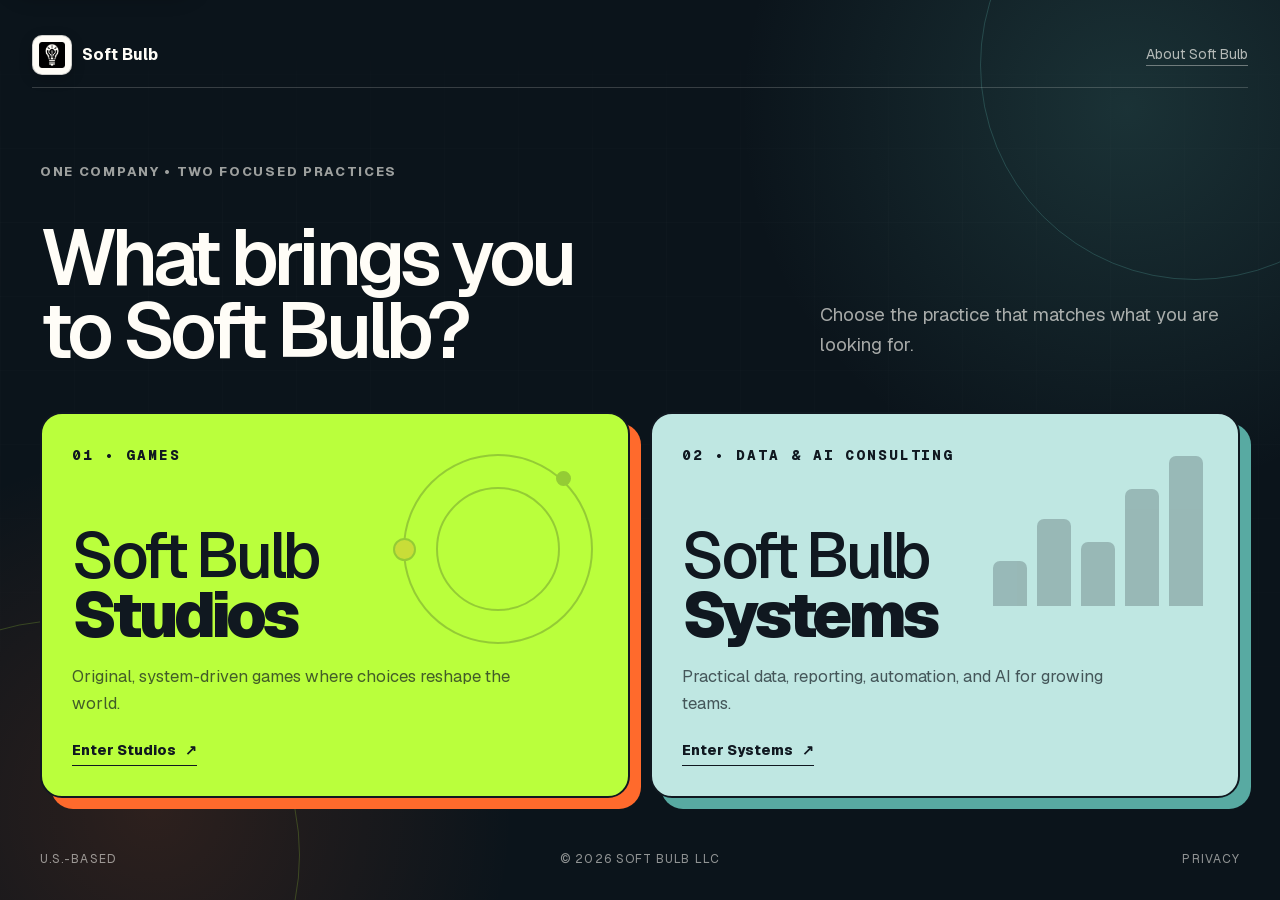
==== index.html @ 9ce51e8c "Add files via upload" ====
<!DOCTYPE html><html lang="en"><head><meta charSet="utf-8"/><meta name="viewport" content="width=device-width, initial-scale=1"/><link rel="preload" href="/images/soft-bulb-logo-transparent.png" as="image"/><link rel="stylesheet" href="/assets/index-ac3a9B3M.css" data-rsc-css-href="/assets/index-ac3a9B3M.css"/><title>Soft Bulb | Studios &amp; Systems</title><meta name="description" content="Choose Soft Bulb Studios for original games or Soft Bulb Systems for practical data, automation, dashboard, and AI consulting."/><meta property="og:title" content="Soft Bulb | Studios &amp; Systems"/><meta property="og:description" content="Choose Soft Bulb Studios for original games or Soft Bulb Systems for practical data, automation, dashboard, and AI consulting."/><meta property="og:type" content="website"/><meta property="og:image" content="https://softbulb.io/og.png"/><meta property="og:image:width" content="1792"/><meta property="og:image:height" content="928"/><meta property="og:image:alt" content="Soft Bulb — Studios and Systems."/><meta name="twitter:card" content="summary_large_image"/><meta name="twitter:title" content="Soft Bulb | Studios &amp; Systems"/><meta name="twitter:description" content="Choose Soft Bulb Studios for original games or Soft Bulb Systems for practical data, automation, dashboard, and AI consulting."/><meta name="twitter:image" content="https://softbulb.io/og.png"/><link rel="shortcut icon" href="https://softbulb.io/images/soft-bulb-logo-transparent.png"/><link rel="icon" href="https://softbulb.io/images/soft-bulb-logo-transparent.png"/>
<link rel="preload" href="/assets/_vinext_fonts/geist-8ac0455e797f/geist-ff2310f5.woff2" as="font" type="font/woff2" crossorigin />
<link rel="preload" href="/assets/_vinext_fonts/geist-8ac0455e797f/geist-875ccdd4.woff2" as="font" type="font/woff2" crossorigin />
<link rel="preload" href="/assets/_vinext_fonts/geist-8ac0455e797f/geist-52306abf.woff2" as="font" type="font/woff2" crossorigin />
<link rel="preload" href="/assets/_vinext_fonts/geist-8ac0455e797f/geist-001175b1.woff2" as="font" type="font/woff2" crossorigin />
<link rel="preload" href="/assets/_vinext_fonts/geist-8ac0455e797f/geist-98bbbccb.woff2" as="font" type="font/woff2" crossorigin />
<link rel="preload" href="/assets/_vinext_fonts/geist-mono-00e989178794/geist-mono-f6b33328.woff2" as="font" type="font/woff2" crossorigin />
<link rel="preload" href="/assets/_vinext_fonts/geist-mono-00e989178794/geist-mono-44e03052.woff2" as="font" type="font/woff2" crossorigin />
<link rel="preload" href="/assets/_vinext_fonts/geist-mono-00e989178794/geist-mono-0638449e.woff2" as="font" type="font/woff2" crossorigin />
<link rel="preload" href="/assets/_vinext_fonts/geist-mono-00e989178794/geist-mono-971fb274.woff2" as="font" type="font/woff2" crossorigin />
<link rel="preload" href="/assets/_vinext_fonts/geist-mono-00e989178794/geist-mono-44745446.woff2" as="font" type="font/woff2" crossorigin />
<link rel="preload" href="/assets/_vinext_fonts/geist-mono-00e989178794/geist-mono-013b2f2f.woff2" as="font" type="font/woff2" crossorigin />
<style data-vinext-fonts>/* cyrillic-ext */
@font-face {
  font-family: 'Geist';
  font-style: normal;
  font-weight: 100 900;
  font-display: swap;
  src: url(/assets/_vinext_fonts/geist-8ac0455e797f/geist-ff2310f5.woff2) format('woff2');
  unicode-range: U+0460-052F, U+1C80-1C8A, U+20B4, U+2DE0-2DFF, U+A640-A69F, U+FE2E-FE2F;
}
/* cyrillic */
@font-face {
  font-family: 'Geist';
  font-style: normal;
  font-weight: 100 900;
  font-display: swap;
  src: url(/assets/_vinext_fonts/geist-8ac0455e797f/geist-875ccdd4.woff2) format('woff2');
  unicode-range: U+0301, U+0400-045F, U+0490-0491, U+04B0-04B1, U+2116;
}
/* vietnamese */
@font-face {
  font-family: 'Geist';
  font-style: normal;
  font-weight: 100 900;
  font-display: swap;
  src: url(/assets/_vinext_fonts/geist-8ac0455e797f/geist-52306abf.woff2) format('woff2');
  unicode-range: U+0102-0103, U+0110-0111, U+0128-0129, U+0168-0169, U+01A0-01A1, U+01AF-01B0, U+0300-0301, U+0303-0304, U+0308-0309, U+0323, U+0329, U+1EA0-1EF9, U+20AB;
}
/* latin-ext */
@font-face {
  font-family: 'Geist';
  font-style: normal;
  font-weight: 100 900;
  font-display: swap;
  src: url(/assets/_vinext_fonts/geist-8ac0455e797f/geist-001175b1.woff2) format('woff2');
  unicode-range: U+0100-02BA, U+02BD-02C5, U+02C7-02CC, U+02CE-02D7, U+02DD-02FF, U+0304, U+0308, U+0329, U+1D00-1DBF, U+1E00-1E9F, U+1EF2-1EFF, U+2020, U+20A0-20AB, U+20AD-20C0, U+2113, U+2C60-2C7F, U+A720-A7FF;
}
/* latin */
@font-face {
  font-family: 'Geist';
  font-style: normal;
  font-weight: 100 900;
  font-display: swap;
  src: url(/assets/_vinext_fonts/geist-8ac0455e797f/geist-98bbbccb.woff2) format('woff2');
  unicode-range: U+0000-00FF, U+0131, U+0152-0153, U+02BB-02BC, U+02C6, U+02DA, U+02DC, U+0304, U+0308, U+0329, U+2000-206F, U+20AC, U+2122, U+2191, U+2193, U+2212, U+2215, U+FEFF, U+FFFD;
}

.__font_geist_0hl4wla { font-family: 'Geist', sans-serif; }

.__variable_geist_0hl4wla { --font-geist-sans: 'Geist', sans-serif; }

/* cyrillic-ext */
@font-face {
  font-family: 'Geist Mono';
  font-style: normal;
  font-weight: 100 900;
  font-display: swap;
  src: url(/assets/_vinext_fonts/geist-mono-00e989178794/geist-mono-f6b33328.woff2) format('woff2');
  unicode-range: U+0460-052F, U+1C80-1C8A, U+20B4, U+2DE0-2DFF, U+A640-A69F, U+FE2E-FE2F;
}
/* cyrillic */
@font-face {
  font-family: 'Geist Mono';
  font-style: normal;
  font-weight: 100 900;
  font-display: swap;
  src: url(/assets/_vinext_fonts/geist-mono-00e989178794/geist-mono-44e03052.woff2) format('woff2');
  unicode-range: U+0301, U+0400-045F, U+0490-0491, U+04B0-04B1, U+2116;
}
/* symbols2 */
@font-face {
  font-family: 'Geist Mono';
  font-style: normal;
  font-weight: 100 900;
  font-display: swap;
  src: url(/assets/_vinext_fonts/geist-mono-00e989178794/geist-mono-0638449e.woff2) format('woff2');
  unicode-range: U+2000-2001, U+2004-2008, U+200A, U+23B8-23BD, U+2500-259F;
}
/* vietnamese */
@font-face {
  font-family: 'Geist Mono';
  font-style: normal;
  font-weight: 100 900;
  font-display: swap;
  src: url(/assets/_vinext_fonts/geist-mono-00e989178794/geist-mono-971fb274.woff2) format('woff2');
  unicode-range: U+0102-0103, U+0110-0111, U+0128-0129, U+0168-0169, U+01A0-01A1, U+01AF-01B0, U+0300-0301, U+0303-0304, U+0308-0309, U+0323, U+0329, U+1EA0-1EF9, U+20AB;
}
/* latin-ext */
@font-face {
  font-family: 'Geist Mono';
  font-style: normal;
  font-weight: 100 900;
  font-display: swap;
  src: url(/assets/_vinext_fonts/geist-mono-00e989178794/geist-mono-44745446.woff2) format('woff2');
  unicode-range: U+0100-02BA, U+02BD-02C5, U+02C7-02CC, U+02CE-02D7, U+02DD-02FF, U+0304, U+0308, U+0329, U+1D00-1DBF, U+1E00-1E9F, U+1EF2-1EFF, U+2020, U+20A0-20AB, U+20AD-20C0, U+2113, U+2C60-2C7F, U+A720-A7FF;
}
/* latin */
@font-face {
  font-family: 'Geist Mono';
  font-style: normal;
  font-weight: 100 900;
  font-display: swap;
  src: url(/assets/_vinext_fonts/geist-mono-00e989178794/geist-mono-013b2f2f.woff2) format('woff2');
  unicode-range: U+0000-00FF, U+0131, U+0152-0153, U+02BB-02BC, U+02C6, U+02DA, U+02DC, U+0304, U+0308, U+0329, U+2000-206F, U+20AC, U+2122, U+2191, U+2193, U+2212, U+2215, U+FEFF, U+FFFD;
}

.__font_geist_mono_0kf6ujd { font-family: 'Geist Mono', sans-serif; }

.__variable_geist_mono_0kf6ujd { --font-geist-mono: 'Geist Mono', sans-serif; }
</style>
<meta name="theme-color" content="#0b141b"/><link rel="canonical" href="https://softbulb.io/"/><meta property="og:site_name" content="Soft Bulb"/><meta property="og:locale" content="en_US"/><link rel="apple-touch-icon" href="/images/soft-bulb-logo-transparent.png"/></head><body class="__variable_geist_0hl4wla __variable_geist_mono_0kf6ujd antialiased"><a class="skip-link" href="#main">Skip to content</a><main id="main" class="gateway-page"><script type="application/ld+json">{"@context":"https://schema.org","@type":"Organization","name":"Soft Bulb","legalName":"Soft Bulb LLC","url":"https://softbulb.io/","logo":"https://softbulb.io/images/soft-bulb-logo-transparent.png","description":"Soft Bulb operates Soft Bulb Studios, an independent game studio, and Soft Bulb Systems, a data and AI consulting practice.","address":{"@type":"PostalAddress","addressCountry":"US"},"contactPoint":[{"@type":"ContactPoint","contactType":"customer support","email":"games@softbulb.io","areaServed":"US","availableLanguage":"English"},{"@type":"ContactPoint","contactType":"sales","email":"consulting@softbulb.io","areaServed":"US","availableLanguage":"English"}],"subOrganization":[{"@type":"Organization","name":"Soft Bulb Studios","url":"https://softbulb.io/games"},{"@type":"Organization","name":"Soft Bulb Systems","url":"https://softbulb.io/consulting"}]}</script><div class="gateway-grid" aria-hidden="true"></div><div class="gateway-orb gateway-orb-one" aria-hidden="true"></div><div class="gateway-orb gateway-orb-two" aria-hidden="true"></div><section class="gateway-shell"><header class="gateway-header"><a href="/" aria-label="Soft Bulb home"><span class="brand-lockup"><span class="brand-logo-tile brand-logo-umbrella" aria-hidden="true"><img class="brand-logo" src="/images/soft-bulb-logo-transparent.png" alt="" width="1040" height="1040" decoding="async"/></span><span>Soft Bulb</span></span></a><a href="/about">About Soft Bulb</a></header><div class="gateway-intro"><p class="eyebrow">One company • Two focused practices</p><h1>What brings you<br/>to Soft Bulb?</h1><p>Choose the practice that matches what you are looking for.</p></div><div class="gateway-choices" aria-label="Choose a Soft Bulb practice"><a class="gateway-choice gateway-choice-studios" href="/games"><span class="gateway-choice-number">01 • Games</span><span class="gateway-studios-symbol" aria-hidden="true"><i></i><i></i><i></i></span><div><h2>Soft Bulb <strong>Studios</strong></h2><p>Original, system-driven games where choices reshape the world.</p><span class="gateway-choice-link">Enter Studios <span aria-hidden="true">↗</span></span></div></a><a class="gateway-choice gateway-choice-systems" href="/consulting"><span class="gateway-choice-number">02 • Data &amp; AI consulting</span><span class="gateway-systems-symbol" aria-hidden="true"><i></i><i></i><i></i><i></i><i></i></span><div><h2>Soft Bulb <strong>Systems</strong></h2><p>Practical data, reporting, automation, and AI for growing teams.</p><span class="gateway-choice-link">Enter Systems <span aria-hidden="true">↗</span></span></div></a></div><footer class="gateway-footer"><span>U.S.-based</span><span>© 2026 Soft Bulb LLC</span><a href="/privacy">Privacy</a></footer></section></main></body></html>
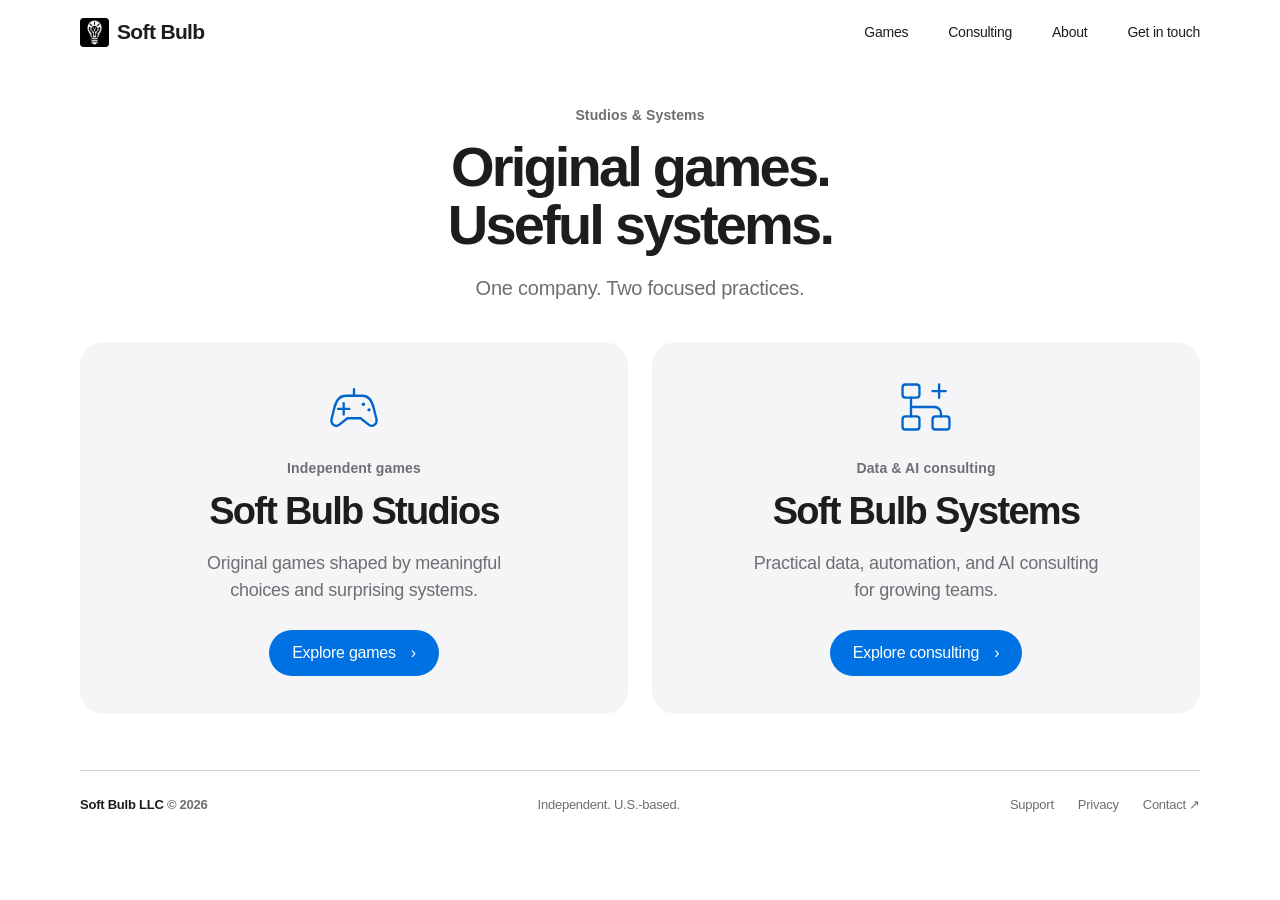
==== commit 3f0353c9: "Add files via upload" ====
--- a/index.html
+++ b/index.html
@@ -1,122 +1,25 @@
-<!DOCTYPE html><html lang="en"><head><meta charSet="utf-8"/><meta name="viewport" content="width=device-width, initial-scale=1"/><link rel="preload" href="/images/soft-bulb-logo-transparent.png" as="image"/><link rel="stylesheet" href="/assets/index-ac3a9B3M.css" data-rsc-css-href="/assets/index-ac3a9B3M.css"/><title>Soft Bulb | Studios &amp; Systems</title><meta name="description" content="Choose Soft Bulb Studios for original games or Soft Bulb Systems for practical data, automation, dashboard, and AI consulting."/><meta property="og:title" content="Soft Bulb | Studios &amp; Systems"/><meta property="og:description" content="Choose Soft Bulb Studios for original games or Soft Bulb Systems for practical data, automation, dashboard, and AI consulting."/><meta property="og:type" content="website"/><meta property="og:image" content="https://softbulb.io/og.png"/><meta property="og:image:width" content="1792"/><meta property="og:image:height" content="928"/><meta property="og:image:alt" content="Soft Bulb — Studios and Systems."/><meta name="twitter:card" content="summary_large_image"/><meta name="twitter:title" content="Soft Bulb | Studios &amp; Systems"/><meta name="twitter:description" content="Choose Soft Bulb Studios for original games or Soft Bulb Systems for practical data, automation, dashboard, and AI consulting."/><meta name="twitter:image" content="https://softbulb.io/og.png"/><link rel="shortcut icon" href="https://softbulb.io/images/soft-bulb-logo-transparent.png"/><link rel="icon" href="https://softbulb.io/images/soft-bulb-logo-transparent.png"/>
-<link rel="preload" href="/assets/_vinext_fonts/geist-8ac0455e797f/geist-ff2310f5.woff2" as="font" type="font/woff2" crossorigin />
-<link rel="preload" href="/assets/_vinext_fonts/geist-8ac0455e797f/geist-875ccdd4.woff2" as="font" type="font/woff2" crossorigin />
-<link rel="preload" href="/assets/_vinext_fonts/geist-8ac0455e797f/geist-52306abf.woff2" as="font" type="font/woff2" crossorigin />
-<link rel="preload" href="/assets/_vinext_fonts/geist-8ac0455e797f/geist-001175b1.woff2" as="font" type="font/woff2" crossorigin />
-<link rel="preload" href="/assets/_vinext_fonts/geist-8ac0455e797f/geist-98bbbccb.woff2" as="font" type="font/woff2" crossorigin />
-<link rel="preload" href="/assets/_vinext_fonts/geist-mono-00e989178794/geist-mono-f6b33328.woff2" as="font" type="font/woff2" crossorigin />
-<link rel="preload" href="/assets/_vinext_fonts/geist-mono-00e989178794/geist-mono-44e03052.woff2" as="font" type="font/woff2" crossorigin />
-<link rel="preload" href="/assets/_vinext_fonts/geist-mono-00e989178794/geist-mono-0638449e.woff2" as="font" type="font/woff2" crossorigin />
-<link rel="preload" href="/assets/_vinext_fonts/geist-mono-00e989178794/geist-mono-971fb274.woff2" as="font" type="font/woff2" crossorigin />
-<link rel="preload" href="/assets/_vinext_fonts/geist-mono-00e989178794/geist-mono-44745446.woff2" as="font" type="font/woff2" crossorigin />
-<link rel="preload" href="/assets/_vinext_fonts/geist-mono-00e989178794/geist-mono-013b2f2f.woff2" as="font" type="font/woff2" crossorigin />
-<style data-vinext-fonts>/* cyrillic-ext */
-@font-face {
-  font-family: 'Geist';
-  font-style: normal;
-  font-weight: 100 900;
-  font-display: swap;
-  src: url(/assets/_vinext_fonts/geist-8ac0455e797f/geist-ff2310f5.woff2) format('woff2');
-  unicode-range: U+0460-052F, U+1C80-1C8A, U+20B4, U+2DE0-2DFF, U+A640-A69F, U+FE2E-FE2F;
-}
-/* cyrillic */
-@font-face {
-  font-family: 'Geist';
-  font-style: normal;
-  font-weight: 100 900;
-  font-display: swap;
-  src: url(/assets/_vinext_fonts/geist-8ac0455e797f/geist-875ccdd4.woff2) format('woff2');
-  unicode-range: U+0301, U+0400-045F, U+0490-0491, U+04B0-04B1, U+2116;
-}
-/* vietnamese */
-@font-face {
-  font-family: 'Geist';
-  font-style: normal;
-  font-weight: 100 900;
-  font-display: swap;
-  src: url(/assets/_vinext_fonts/geist-8ac0455e797f/geist-52306abf.woff2) format('woff2');
-  unicode-range: U+0102-0103, U+0110-0111, U+0128-0129, U+0168-0169, U+01A0-01A1, U+01AF-01B0, U+0300-0301, U+0303-0304, U+0308-0309, U+0323, U+0329, U+1EA0-1EF9, U+20AB;
-}
-/* latin-ext */
-@font-face {
-  font-family: 'Geist';
-  font-style: normal;
-  font-weight: 100 900;
-  font-display: swap;
-  src: url(/assets/_vinext_fonts/geist-8ac0455e797f/geist-001175b1.woff2) format('woff2');
-  unicode-range: U+0100-02BA, U+02BD-02C5, U+02C7-02CC, U+02CE-02D7, U+02DD-02FF, U+0304, U+0308, U+0329, U+1D00-1DBF, U+1E00-1E9F, U+1EF2-1EFF, U+2020, U+20A0-20AB, U+20AD-20C0, U+2113, U+2C60-2C7F, U+A720-A7FF;
-}
-/* latin */
-@font-face {
-  font-family: 'Geist';
-  font-style: normal;
-  font-weight: 100 900;
-  font-display: swap;
-  src: url(/assets/_vinext_fonts/geist-8ac0455e797f/geist-98bbbccb.woff2) format('woff2');
-  unicode-range: U+0000-00FF, U+0131, U+0152-0153, U+02BB-02BC, U+02C6, U+02DA, U+02DC, U+0304, U+0308, U+0329, U+2000-206F, U+20AC, U+2122, U+2191, U+2193, U+2212, U+2215, U+FEFF, U+FFFD;
-}
-
-.__font_geist_0hl4wla { font-family: 'Geist', sans-serif; }
-
-.__variable_geist_0hl4wla { --font-geist-sans: 'Geist', sans-serif; }
-
-/* cyrillic-ext */
-@font-face {
-  font-family: 'Geist Mono';
-  font-style: normal;
-  font-weight: 100 900;
-  font-display: swap;
-  src: url(/assets/_vinext_fonts/geist-mono-00e989178794/geist-mono-f6b33328.woff2) format('woff2');
-  unicode-range: U+0460-052F, U+1C80-1C8A, U+20B4, U+2DE0-2DFF, U+A640-A69F, U+FE2E-FE2F;
-}
-/* cyrillic */
-@font-face {
-  font-family: 'Geist Mono';
-  font-style: normal;
-  font-weight: 100 900;
-  font-display: swap;
-  src: url(/assets/_vinext_fonts/geist-mono-00e989178794/geist-mono-44e03052.woff2) format('woff2');
-  unicode-range: U+0301, U+0400-045F, U+0490-0491, U+04B0-04B1, U+2116;
-}
-/* symbols2 */
-@font-face {
-  font-family: 'Geist Mono';
-  font-style: normal;
-  font-weight: 100 900;
-  font-display: swap;
-  src: url(/assets/_vinext_fonts/geist-mono-00e989178794/geist-mono-0638449e.woff2) format('woff2');
-  unicode-range: U+2000-2001, U+2004-2008, U+200A, U+23B8-23BD, U+2500-259F;
-}
-/* vietnamese */
-@font-face {
-  font-family: 'Geist Mono';
-  font-style: normal;
-  font-weight: 100 900;
-  font-display: swap;
-  src: url(/assets/_vinext_fonts/geist-mono-00e989178794/geist-mono-971fb274.woff2) format('woff2');
-  unicode-range: U+0102-0103, U+0110-0111, U+0128-0129, U+0168-0169, U+01A0-01A1, U+01AF-01B0, U+0300-0301, U+0303-0304, U+0308-0309, U+0323, U+0329, U+1EA0-1EF9, U+20AB;
-}
-/* latin-ext */
-@font-face {
-  font-family: 'Geist Mono';
-  font-style: normal;
-  font-weight: 100 900;
-  font-display: swap;
-  src: url(/assets/_vinext_fonts/geist-mono-00e989178794/geist-mono-44745446.woff2) format('woff2');
-  unicode-range: U+0100-02BA, U+02BD-02C5, U+02C7-02CC, U+02CE-02D7, U+02DD-02FF, U+0304, U+0308, U+0329, U+1D00-1DBF, U+1E00-1E9F, U+1EF2-1EFF, U+2020, U+20A0-20AB, U+20AD-20C0, U+2113, U+2C60-2C7F, U+A720-A7FF;
-}
-/* latin */
-@font-face {
-  font-family: 'Geist Mono';
-  font-style: normal;
-  font-weight: 100 900;
-  font-display: swap;
-  src: url(/assets/_vinext_fonts/geist-mono-00e989178794/geist-mono-013b2f2f.woff2) format('woff2');
-  unicode-range: U+0000-00FF, U+0131, U+0152-0153, U+02BB-02BC, U+02C6, U+02DA, U+02DC, U+0304, U+0308, U+0329, U+2000-206F, U+20AC, U+2122, U+2191, U+2193, U+2212, U+2215, U+FEFF, U+FFFD;
-}
-
-.__font_geist_mono_0kf6ujd { font-family: 'Geist Mono', sans-serif; }
-
-.__variable_geist_mono_0kf6ujd { --font-geist-mono: 'Geist Mono', sans-serif; }
-</style>
-<meta name="theme-color" content="#0b141b"/><link rel="canonical" href="https://softbulb.io/"/><meta property="og:site_name" content="Soft Bulb"/><meta property="og:locale" content="en_US"/><link rel="apple-touch-icon" href="/images/soft-bulb-logo-transparent.png"/></head><body class="__variable_geist_0hl4wla __variable_geist_mono_0kf6ujd antialiased"><a class="skip-link" href="#main">Skip to content</a><main id="main" class="gateway-page"><script type="application/ld+json">{"@context":"https://schema.org","@type":"Organization","name":"Soft Bulb","legalName":"Soft Bulb LLC","url":"https://softbulb.io/","logo":"https://softbulb.io/images/soft-bulb-logo-transparent.png","description":"Soft Bulb operates Soft Bulb Studios, an independent game studio, and Soft Bulb Systems, a data and AI consulting practice.","address":{"@type":"PostalAddress","addressCountry":"US"},"contactPoint":[{"@type":"ContactPoint","contactType":"customer support","email":"games@softbulb.io","areaServed":"US","availableLanguage":"English"},{"@type":"ContactPoint","contactType":"sales","email":"consulting@softbulb.io","areaServed":"US","availableLanguage":"English"}],"subOrganization":[{"@type":"Organization","name":"Soft Bulb Studios","url":"https://softbulb.io/games"},{"@type":"Organization","name":"Soft Bulb Systems","url":"https://softbulb.io/consulting"}]}</script><div class="gateway-grid" aria-hidden="true"></div><div class="gateway-orb gateway-orb-one" aria-hidden="true"></div><div class="gateway-orb gateway-orb-two" aria-hidden="true"></div><section class="gateway-shell"><header class="gateway-header"><a href="/" aria-label="Soft Bulb home"><span class="brand-lockup"><span class="brand-logo-tile brand-logo-umbrella" aria-hidden="true"><img class="brand-logo" src="/images/soft-bulb-logo-transparent.png" alt="" width="1040" height="1040" decoding="async"/></span><span>Soft Bulb</span></span></a><a href="/about">About Soft Bulb</a></header><div class="gateway-intro"><p class="eyebrow">One company • Two focused practices</p><h1>What brings you<br/>to Soft Bulb?</h1><p>Choose the practice that matches what you are looking for.</p></div><div class="gateway-choices" aria-label="Choose a Soft Bulb practice"><a class="gateway-choice gateway-choice-studios" href="/games"><span class="gateway-choice-number">01 • Games</span><span class="gateway-studios-symbol" aria-hidden="true"><i></i><i></i><i></i></span><div><h2>Soft Bulb <strong>Studios</strong></h2><p>Original, system-driven games where choices reshape the world.</p><span class="gateway-choice-link">Enter Studios <span aria-hidden="true">↗</span></span></div></a><a class="gateway-choice gateway-choice-systems" href="/consulting"><span class="gateway-choice-number">02 • Data &amp; AI consulting</span><span class="gateway-systems-symbol" aria-hidden="true"><i></i><i></i><i></i><i></i><i></i></span><div><h2>Soft Bulb <strong>Systems</strong></h2><p>Practical data, reporting, automation, and AI for growing teams.</p><span class="gateway-choice-link">Enter Systems <span aria-hidden="true">↗</span></span></div></a></div><footer class="gateway-footer"><span>U.S.-based</span><span>© 2026 Soft Bulb LLC</span><a href="/privacy">Privacy</a></footer></section></main></body></html>+<!doctype html>
+<html lang="en"><head><meta charset="utf-8"><meta name="viewport" content="width=device-width,initial-scale=1"><title>Studios & Systems | Soft Bulb</title><meta name="description" content="Soft Bulb Studios creates original games. Soft Bulb Systems provides practical data, reporting, automation and AI consulting."><meta name="theme-color" content="#fafbfc"><link rel="icon" href="./images/soft-bulb-logo-transparent.png"><link rel="stylesheet" href="./style.css"><meta property="og:image" content="https://softbulb.io/og.png"><link rel="stylesheet" href="./theme.css"></head>
+<body class="theme-apple"><a class="skip" href="#main">Skip to content</a><header class="site-header wrap"><a class="brand" href="./index.html" aria-label="Soft Bulb home"><img src="./images/soft-bulb-logo-transparent.png" alt="" width="38" height="38">Soft Bulb</a><nav class="nav" aria-label="Main navigation"><a href="./games/index.html">Games</a><a href="./consulting/index.html">Consulting</a><a href="./about/index.html">About</a><a class="nav-contact" href="./about/index.html#contact">Get in touch <span class="arrow" aria-hidden="true">↗</span></a></nav><details class="mobile-menu"><summary>Menu</summary><nav aria-label="Mobile navigation"><a href="./games/index.html">Games</a><a href="./consulting/index.html">Consulting</a><a href="./about/index.html">About</a><a class="nav-contact" href="./about/index.html#contact">Get in touch <span class="arrow" aria-hidden="true">↗</span></a></nav></details></header>
+<main id="main"><section class="apple-gateway-intro">
+  <p class="eyebrow">Studios &amp; Systems</p>
+  <h1>Original games.<br>Useful systems.</h1>
+  <p>One company. Two focused practices.</p>
+</section>
+<section class="apple-gateways wrap" aria-label="Explore the two sides of Soft Bulb">
+  <a class="apple-gate" href="./games/index.html" aria-labelledby="studios-gate-title" aria-describedby="studios-gate-description">
+    <svg class="gate-icon" viewBox="0 0 64 64" fill="none" stroke="currentColor" stroke-width="2.5" stroke-linecap="round" stroke-linejoin="round" aria-hidden="true"><path d="M23 20h18c6 0 10 5 12 13l3 12c1 5-4 9-8 6l-9-7H25l-9 7c-4 3-9-1-8-6l3-12c2-8 6-13 12-13Z"/><path d="M21 28v12m-6-6h12M32 20v-7"/><circle cx="42" cy="29" r="1.8" fill="currentColor" stroke="none"/><circle cx="48" cy="35" r="1.8" fill="currentColor" stroke="none"/></svg>
+    <p class="eyebrow">Independent games</p>
+    <h2 id="studios-gate-title">Soft Bulb Studios</h2>
+    <p class="gate-description" id="studios-gate-description">Original games shaped by meaningful choices and surprising systems.</p>
+    <span class="gate-action">Explore games <span aria-hidden="true">›</span></span>
+  </a>
+  <a class="apple-gate" href="./consulting/index.html" aria-labelledby="systems-gate-title" aria-describedby="systems-gate-description">
+    <svg class="gate-icon" viewBox="0 0 64 64" fill="none" stroke="currentColor" stroke-width="2.5" stroke-linecap="round" stroke-linejoin="round" aria-hidden="true"><rect x="7" y="8" width="18" height="14" rx="3"/><rect x="39" y="42" width="18" height="14" rx="3"/><rect x="7" y="42" width="18" height="14" rx="3"/><path d="M16 22v20m0-10h25c4 0 7 3 7 7v3M39 15h14m-7-7v14"/></svg>
+    <p class="eyebrow">Data &amp; AI consulting</p>
+    <h2 id="systems-gate-title">Soft Bulb Systems</h2>
+    <p class="gate-description" id="systems-gate-description">Practical data, automation, and AI consulting for growing teams.</p>
+    <span class="gate-action">Explore consulting <span aria-hidden="true">›</span></span>
+  </a>
+</section>
+</main><footer class="footer wrap"><span class="footer-name">Soft Bulb LLC <span class="muted">© 2026</span></span><span>Independent. U.S.-based.</span><nav class="footer-links" aria-label="Footer navigation"><a href="./support/index.html">Support</a><a href="./privacy/index.html">Privacy</a><a href="mailto:contact@softbulb.io">Contact <span class="arrow" aria-hidden="true">↗</span></a></nav></footer></body></html>
--- a/style.css
+++ b/style.css
@@ -0,0 +1,14 @@
+@font-face{font-family:Geist;src:url('./assets/geist.woff2') format('woff2');font-weight:100 900;font-display:swap}
+:root{--ink:#171a20;--muted:#666b73;--line:#dcdfe2;--blue:#234fe2;--paper:#fafbfc;--max:1320px}
+*{box-sizing:border-box}html{scroll-behavior:smooth;scroll-padding-top:32px}body{margin:0;background:var(--paper);color:var(--ink);font-family:Geist,Arial,sans-serif;font-size:16px;line-height:1.6;-webkit-font-smoothing:antialiased}a{color:inherit;text-decoration:none}button{font:inherit}img{display:block;max-width:100%;height:auto}p,h1,h2,h3{margin:0}h1,h2,h3{font-weight:500;line-height:1.08;letter-spacing:-.045em}a:focus-visible,button:focus-visible,summary:focus-visible{outline:3px solid var(--blue);outline-offset:6px}::selection{background:#cbd7ff}.wrap{width:min(var(--max),calc(100% - 112px));margin-inline:auto}.skip{position:absolute;left:20px;top:-80px;background:white;padding:12px;z-index:20}.skip:focus{top:10px}.site-header{height:112px;display:flex;align-items:center;justify-content:space-between;border-bottom:1px solid var(--line);gap:32px}.brand{display:inline-flex;align-items:center;gap:10px;font-size:26px;font-weight:650;letter-spacing:-1.1px;white-space:nowrap}.brand img{width:38px;height:38px;object-fit:contain}.nav{display:flex;align-items:center;gap:36px;font-size:15px}.nav a{position:relative;padding:12px 0}.nav a:hover{color:var(--blue)}.nav a[aria-current=page]:after{content:'';position:absolute;bottom:4px;left:0;right:0;height:2px;background:currentColor}.nav .nav-contact{border:1px solid #b8bec5;padding:10px 19px;border-radius:2px}.mobile-menu{display:none}.eyebrow{font-size:13px;line-height:1.4;text-transform:uppercase;letter-spacing:.11em;font-weight:600}.intro{padding:72px 0 62px;display:grid;grid-template-columns:1fr 310px;gap:56px;align-items:end}.intro h1{font-size:clamp(46px,4.9vw,72px);line-height:1.07;letter-spacing:-.06em;margin-top:26px}.intro h1 span{color:#767c86}.intro-side{padding-bottom:5px;color:var(--muted);font-size:17px;line-height:1.65}.intro-side .text-link{margin-top:22px;color:var(--ink)}.text-link{display:inline-flex;align-items:center;gap:32px;font-size:15px;font-weight:550;line-height:1.4;padding-bottom:5px;border-bottom:1px solid currentColor}.text-link:hover{color:var(--blue)}.arrow{display:inline-block;font-family:Arial,sans-serif;font-weight:400}.section-label{display:flex;align-items:center;justify-content:space-between;border-top:1px solid var(--line);padding:20px 0;font-size:13px;color:var(--muted)}.practice-grid{display:grid;grid-template-columns:1fr 1fr;gap:28px}.practice{min-width:0;display:flex;flex-direction:column}.practice-visual{height:330px;overflow:hidden;position:relative;background:#344148}.practice-visual>img{height:100%;width:100%;object-fit:cover;transition:transform .5s}.practice:hover .practice-visual>img{transform:scale(1.025)}.image-label{position:absolute;bottom:20px;left:22px;color:white;font-size:12px;background:#171a20;padding:6px 11px;letter-spacing:.03em}.systems-visual{background:var(--blue);color:white;padding:30px 36px;display:flex;flex-direction:column;justify-content:space-between}.systems-visual .small-title{font-size:12px;text-transform:uppercase;letter-spacing:.12em;color:#d7e0ff}.systems-visual h2{font-size:46px;letter-spacing:-.05em;line-height:1.08;max-width:400px;margin:12px 0 20px}.systems-mini-list{display:grid;grid-template-columns:1fr 1fr;border-top:1px solid #718ded;padding-top:17px;gap:8px 24px;font-size:13px}.systems-mini-list span{display:flex;gap:12px}.systems-mini-list i{font-style:normal;color:#aebfff}.practice-caption{padding:24px 0 30px;display:grid;grid-template-columns:1fr 48px;gap:12px;border-bottom:1px solid var(--line)}.practice-caption .eyebrow{color:var(--muted);font-size:11px;margin-bottom:11px}.practice-caption h2{font-size:33px;margin-bottom:11px}.practice-caption p{max-width:420px;color:var(--muted);font-size:16px}.circle-link{border:1px solid #c6cbd1;border-radius:50%;width:46px;height:46px;display:grid;place-items:center;font-size:23px;align-self:start;margin-top:24px;transition:background .2s,color .2s}.practice:hover .circle-link{background:var(--ink);border-color:var(--ink);color:white}.about-strip{display:grid;grid-template-columns:1fr 2fr;gap:56px;padding:75px 0 84px}.about-strip h2{font-size:36px;max-width:680px;line-height:1.2}.about-strip p{max-width:640px;color:var(--muted);margin:22px 0}.footer{border-top:1px solid var(--line);padding:30px 0 36px;display:flex;gap:24px;justify-content:space-between;align-items:center;font-size:13px;color:var(--muted)}.footer-links{display:flex;gap:24px}.footer a:hover{text-decoration:underline}.footer-name{color:var(--ink);font-weight:550}.button{display:inline-flex;justify-content:center;align-items:center;gap:32px;padding:14px 23px;background:var(--ink);color:white;font-size:15px;font-weight:550;border:1px solid var(--ink);border-radius:2px}.button:hover{background:var(--blue);border-color:var(--blue)}.button.secondary{color:var(--ink);background:transparent;border-color:#bbc0c8}.button.secondary:hover{border-color:var(--ink)}.actions{display:flex;gap:14px;flex-wrap:wrap;margin-top:28px}.page-intro{padding:66px 0 56px;max-width:920px}.page-intro h1{font-size:clamp(44px,5vw,70px);margin:25px 0;line-height:1.08}.page-intro .lead{font-size:20px;line-height:1.65;max-width:730px;color:var(--muted)}.feature-grid{display:grid;grid-template-columns:1.2fr 1fr;gap:60px;align-items:center;padding-bottom:64px}.feature-image{width:100%;aspect-ratio:1.745;object-fit:cover}.feature-copy h2{font-size:44px;margin:20px 0}.feature-copy p{color:var(--muted)}.status{font-size:13px;color:var(--muted)}.meta-row{display:flex;gap:20px;flex-wrap:wrap;font-size:13px;color:var(--muted);padding:18px 0;border-bottom:1px solid var(--line)}.section{padding:64px 0;border-top:1px solid var(--line)}.section-heading{display:grid;grid-template-columns:1fr 2fr;gap:56px;margin-bottom:36px}.section-heading h2{font-size:42px;max-width:700px}.section-heading p{color:var(--muted);margin-top:20px;max-width:660px}.future-project{display:grid;grid-template-columns:1fr 2fr;gap:56px;padding:30px 0;border-top:1px solid var(--line)}.future-project h3{font-size:28px;margin-bottom:12px}.future-project p{color:var(--muted)}.row-list{border-top:1px solid var(--line)}.service-row{display:grid;grid-template-columns:60px 1fr 1.1fr;gap:32px;border-bottom:1px solid var(--line);padding:30px 0}.service-row .num{font-size:13px;color:var(--muted)}.service-row h3{font-size:27px;line-height:1.2;letter-spacing:-.03em}.service-row p{color:var(--muted)}.process-grid{display:grid;grid-template-columns:repeat(3,1fr);gap:40px;margin-top:45px}.process-grid h3{font-size:26px;margin:20px 0 14px}.process-grid p{color:var(--muted)}.blue-section{background:var(--blue);color:white;padding:66px 0;margin-top:16px}.blue-section p{color:#dbe3ff}.blue-section .eyebrow{color:#dbe3ff}.blue-section h2{font-size:44px;line-height:1.1}.blue-section .button{background:white;color:var(--ink);border-color:white}.two-col{display:grid;grid-template-columns:1fr 1fr;gap:70px;align-items:start}.two-col h2{font-size:40px}.two-col>div>p{margin-top:20px}.contact-block{padding:68px 0}.contact-block h2{font-size:46px}.contact-block p{color:var(--muted);margin:20px 0 26px}.game-title{max-width:1000px}.game-title h1{font-size:clamp(42px,4.7vw,66px)}.game-hero{display:grid;grid-template-columns:1.3fr .8fr;gap:60px;align-items:start;padding-bottom:65px}.game-hero h2{font-size:37px;margin:24px 0}.game-hero p{color:var(--muted)}.community-links{display:flex;gap:30px;margin-top:28px}.article{max-width:850px;padding:62px 0 80px}.article h1{font-size:clamp(40px,4.4vw,62px);margin:20px 0 26px}.article .subpage-lead{font-size:20px;color:var(--muted)}.article h2{font-size:28px;margin:38px 0 16px}.article p{margin:15px 0;color:var(--muted)}.article li{margin:8px 0;color:var(--muted)}.article a:not(.button){text-decoration:underline;text-underline-offset:5px}.article .eyebrow{color:var(--ink)}.article .policy-date{font-size:14px;border-bottom:1px solid var(--line);padding:16px 0 25px}.article .contact-card{border-top:1px solid var(--line);margin-top:40px;padding-top:24px}.article .contact-card h2{margin-top:0}.muted{color:var(--muted)}
+@media(min-width:1700px){.intro{padding-top:82px;padding-bottom:72px}.practice-visual{height:370px}}
+@media(max-width:1100px){.wrap{width:calc(100% - 64px)}.intro{grid-template-columns:1fr 270px;gap:30px}.intro h1{font-size:54px}.systems-visual{padding:26px}.systems-visual h2{font-size:39px}.practice-visual{height:310px}.systems-mini-list{font-size:12px;gap:8px 10px}.feature-grid,.game-hero{gap:32px}.nav{gap:24px}}
+@media(max-width:760px){.wrap{width:calc(100% - 40px)}.site-header{height:84px}.brand{font-size:24px}.brand img{width:34px;height:34px}.nav{display:none}.mobile-menu{display:block;position:relative}.mobile-menu summary{list-style:none;font-size:14px;cursor:pointer;padding:10px 0 10px 18px}.mobile-menu summary::-webkit-details-marker{display:none}.mobile-menu summary:after{content:'☰';margin-left:10px}.mobile-menu[open] summary:after{content:'×'}.mobile-menu nav{position:absolute;right:0;top:46px;width:220px;background:var(--paper);border:1px solid var(--line);padding:12px 22px;z-index:10;box-shadow:0 12px 24px #171a2010}.mobile-menu nav a{display:block;padding:10px 0}.intro{grid-template-columns:1fr;padding:45px 0 35px;gap:25px}.intro h1{font-size:clamp(40px,8.8vw,62px);margin-top:22px}.intro-side{font-size:16px;max-width:440px}.intro-side .text-link{margin-top:16px}.section-label{font-size:12px;padding:16px 0}.practice-grid{grid-template-columns:1fr;gap:34px}.practice-visual{height:auto;aspect-ratio:1.6}.systems-visual{aspect-ratio:auto;min-height:310px;padding:28px}.systems-visual h2{font-size:42px}.systems-mini-list{font-size:13px;gap:10px 14px}.practice-caption{padding:21px 0 27px}.practice-caption h2{font-size:30px}.practice-caption .eyebrow{font-size:12px}.about-strip,.section-heading,.future-project{grid-template-columns:1fr;gap:22px}.about-strip{padding:48px 0}.about-strip h2{font-size:30px}.footer{flex-direction:column;align-items:flex-start;gap:16px;padding:25px 0 30px}.footer-links{gap:22px}.page-intro{padding:44px 0 38px}.page-intro h1{font-size:46px}.page-intro .lead{font-size:18px}.feature-grid,.game-hero,.two-col{grid-template-columns:1fr;gap:30px}.feature-copy h2{font-size:36px;margin-top:14px}.section{padding:44px 0}.section-heading h2,.blue-section h2,.two-col h2{font-size:34px}.service-row{grid-template-columns:28px 1fr;gap:10px 16px;padding:25px 0}.service-row h3{font-size:25px}.service-row p{grid-column:2}.process-grid{grid-template-columns:1fr;gap:28px;margin-top:30px}.process-grid h3{margin:8px 0 10px}.blue-section{padding:45px 0}.contact-block{padding:45px 0}.contact-block h2{font-size:38px}.actions{gap:12px}.button{padding:13px 18px;gap:20px}.game-title h1{font-size:42px}.game-hero h2{font-size:32px}.article{padding:42px 0 60px}.article h1{font-size:42px}.article .subpage-lead{font-size:18px}.article h2{font-size:26px}.community-links{flex-wrap:wrap}}
+@media(prefers-reduced-motion:reduce){html{scroll-behavior:auto}*{transition:none!important}}
+.practice-heading{display:flex;align-items:center;justify-content:space-between;gap:20px;padding:7px 0 24px}.practice-heading .eyebrow{font-size:12px;color:var(--muted);margin-bottom:11px}.practice-heading h2{font-size:32px}.practice-heading .circle-link{margin:0}.practice-caption{grid-template-columns:1fr;gap:14px}.practice-caption>p{color:var(--muted)}.practice-cta{font-size:14px;font-weight:550;display:flex;gap:25px;align-items:center}.systems-visual h3{font-size:46px;letter-spacing:-.05em;line-height:1.08;max-width:430px;margin:12px 0 20px}
+@media(min-width:1700px){.intro{padding:60px 0 54px}.practice-visual{height:340px}}
+@media(min-width:761px) and (max-width:1000px){.practice-visual{height:340px}.systems-visual{padding:24px}.systems-visual h3{font-size:34px}.systems-mini-list{grid-template-columns:1fr;font-size:13px;gap:5px}.practice-heading h2{font-size:26px}.practice-heading .circle-link{width:38px;height:38px;flex-shrink:0}.intro h1{font-size:48px}}
+@media(max-width:760px){.practice-heading{padding:4px 0 20px}.practice-heading h2{font-size:29px}.systems-visual h3{font-size:40px}.image-label{font-size:11px;bottom:14px;left:14px;max-width:calc(100% - 28px)}.systems-visual{height:auto;min-height:310px}}
+@media(max-width:360px){.systems-visual h3{font-size:35px}.systems-visual{padding:23px}.systems-mini-list{grid-template-columns:1fr}.practice-heading h2{font-size:27px}}
+.baseball-project{align-items:center;padding:12px 0 66px}.baseball-art{width:100%;aspect-ratio:1.35;overflow:hidden;background:#f1e6d2}.baseball-art img{width:100%;height:100%;object-fit:cover}.baseball-features{list-style:none;padding:0;margin:25px 0 27px;border-top:1px solid var(--line)}.baseball-features li{padding:13px 0;border-bottom:1px solid var(--line);color:var(--muted);font-size:15px;line-height:1.6}.baseball-features strong{color:var(--ink);font-weight:550}.baseball-section{scroll-margin-top:24px}.baseball-project .feature-copy h2{margin:16px 0 20px}
+@media(max-width:760px){.baseball-project{padding-bottom:44px}.baseball-art{aspect-ratio:1.2}.baseball-features li{font-size:16px}.baseball-project .eyebrow{font-size:12px}}
--- a/theme.css
+++ b/theme.css
@@ -0,0 +1,30 @@
+/* Apple reference: compact navigation, centered typography, neutral surfaces. */
+.apple-gateway-intro{text-align:center;padding:42px 24px 38px}.apple-gateway-intro .eyebrow{color:var(--muted);margin-bottom:12px}.apple-gateway-intro h1{font-size:56px;line-height:1.04;letter-spacing:-.05em}.apple-gateway-intro>p:last-child{color:var(--muted);font-size:20px;margin-top:18px}
+.apple-gateways.wrap{max-width:1120px;display:grid;grid-template-columns:1fr 1fr;gap:24px;padding-bottom:56px}.apple-gate{background:#f5f5f7;border-radius:24px;padding:35px 32px 38px;text-align:center;display:flex;align-items:center;flex-direction:column;min-width:0;transition:background .2s}.apple-gate:hover{background:#ededf1}.gate-icon{width:60px;height:60px;color:#0066cc;margin-bottom:22px;flex:none}.apple-gate .eyebrow{color:var(--muted);font-size:14px;margin-bottom:11px}.apple-gate h2{font-size:38px;line-height:1.15;letter-spacing:-.045em}.gate-description{font-size:18px;line-height:1.5;color:var(--muted);max-width:350px;margin:17px 0 26px}.gate-action{display:inline-flex;align-items:center;justify-content:center;gap:15px;background:#0071e3;color:white;border-radius:999px;font-size:16px;line-height:1.5;padding:11px 23px;margin-top:auto}.apple-gate:hover .gate-action{background:#0077ed}
+@media(max-width:900px){.apple-gateways.wrap{gap:20px}.apple-gate{padding:30px 22px}.apple-gate h2{font-size:32px}.gate-description{font-size:17px}}
+@media(max-width:760px){.apple-gateway-intro{padding:28px 20px 26px}.apple-gateway-intro h1{font-size:42px}.apple-gateway-intro .eyebrow{font-size:13px;margin-bottom:10px}.apple-gateway-intro>p:last-child{font-size:17px;margin-top:14px}.apple-gateways.wrap{grid-template-columns:1fr;gap:16px;padding-bottom:32px}.apple-gate{position:relative;align-items:flex-start;text-align:left;padding:26px;border-radius:20px}.apple-gate h2{font-size:30px}.apple-gate .eyebrow{font-size:13px;margin:0 44px 10px 0}.gate-icon{position:absolute;top:21px;right:23px;width:35px;height:35px;margin:0}.gate-description{font-size:16px;line-height:1.5;max-width:340px;margin:13px 0 20px}.gate-action{font-size:15px;padding:10px 19px}.apple-gateways .apple-gate:focus-visible{outline-offset:4px}}
+:root{--ink:#1d1d1f;--muted:#6e6e73;--line:#d2d2d7;--blue:#0071e3;--paper:#fff;--max:1200px}
+body{font-family:-apple-system,BlinkMacSystemFont,'Segoe UI',Arial,sans-serif;letter-spacing:-.015em}
+h1,h2,h3{font-weight:650;letter-spacing:-.045em}
+.site-header{height:64px;max-width:1120px;border:0;gap:24px}
+.brand{font-size:21px;letter-spacing:-.65px;gap:8px}.brand img{width:29px;height:29px}
+.nav{font-size:14px;gap:40px}.nav .nav-contact{border:0;padding:10px 0}.nav .arrow{display:none}
+.eyebrow{font-size:14px;letter-spacing:.01em;text-transform:none;font-weight:600}
+.button{background:var(--blue);border-color:var(--blue);font-size:16px;font-weight:400;border-radius:999px;padding:10px 22px;gap:16px}
+.button:hover{background:#0077ed;border-color:#0077ed}.button.secondary{color:var(--blue);border-color:var(--blue);background:transparent}.button.secondary:hover{background:var(--blue);color:#fff;border-color:var(--blue)}
+.text-link{border:0;padding:0;color:#0066cc;font-size:17px;font-weight:400;gap:8px}.text-link:hover{text-decoration:underline;text-underline-offset:4px}
+.actions{gap:18px}.apple-intro{text-align:center;padding:30px 24px 32px;background:#f5f5f7}
+.apple-intro .eyebrow{color:var(--muted);margin-bottom:10px}.apple-intro h1{font-size:56px;line-height:1.02;letter-spacing:-.05em}.apple-intro>p:not(.eyebrow){margin-top:14px;font-size:19px;line-height:1.4;color:var(--muted)}
+.apple-intro .actions,.apple-feature .actions,.apple-tile .actions{justify-content:center;margin-top:22px}
+.apple-feature{margin-top:12px;padding:42px 24px 0;text-align:center;background:#162a24;color:#fff;overflow:hidden}.apple-feature .eyebrow{color:#c1d0c5;margin-bottom:10px}.apple-feature h2{font-size:44px;line-height:1.06}.apple-feature-copy>p:not(.eyebrow){font-size:24px;margin:8px 0}.apple-feature .status{color:#c4cfc9;font-size:14px}.apple-feature .button.secondary{color:#8bc3ff;border-color:#8bc3ff}.apple-feature .button.secondary:hover{color:white}
+.apple-game-art{display:block;max-width:620px;margin:24px auto 0;overflow:hidden}.apple-game-art img{width:100%;height:auto}
+.apple-tiles{display:grid;grid-template-columns:1fr 1fr;gap:12px;padding:12px}.apple-tile{min-width:0;min-height:590px;text-align:center;padding:44px 28px 0;overflow:hidden}.apple-tile h2{font-size:44px;margin:12px 0}.apple-tile>p:not(.eyebrow){font-size:20px;line-height:1.4}.apple-tile>.status{display:block;margin-top:9px;font-size:14px}
+.apple-systems{background:#f5f5f7}.apple-service-list{display:grid;grid-template-columns:1fr 1fr;max-width:430px;margin:58px auto 42px;text-align:left;border-top:1px solid var(--line);gap:0 32px}.apple-service-list span{font-size:21px;font-weight:600;letter-spacing:-.03em;padding:22px 0;border-bottom:1px solid var(--line)}
+.apple-baseball{background:#f3ebda}.apple-baseball-art{display:block;max-width:330px;margin:10px auto 0}.apple-baseball-art img{width:100%;mix-blend-mode:multiply}.apple-about{text-align:center;padding:88px 24px 94px}.apple-about h2{font-size:48px;margin:20px 0}.apple-about>p:not(.eyebrow){font-size:20px;color:var(--muted);line-height:1.5;margin-bottom:24px}
+.page-intro{text-align:center;margin-inline:auto;max-width:980px;padding:66px 0}.page-intro h1{font-size:64px;line-height:1.06;margin:18px 0 22px}.page-intro .lead{margin-inline:auto;max-width:720px;font-size:23px;line-height:1.45}.page-intro .actions{justify-content:center}
+.section-label{font-size:14px}.feature-grid{background:#f5f5f7;padding:40px;border-radius:22px;gap:40px;margin-bottom:48px}.feature-copy h2{font-size:40px}.feature-image{border-radius:8px}.baseball-project{background:#f5f1e9;padding:40px}.baseball-art{border-radius:12px}
+.section{padding:72px 0}.section-heading{display:block;text-align:center;margin-bottom:44px}.section-heading>.eyebrow{margin-bottom:18px}.section-heading h2,.section-heading p{margin-inline:auto}.section-heading h2{font-size:44px}.section-heading p{font-size:19px;line-height:1.6}
+.process-grid{gap:44px}.process-grid h3{font-size:28px}.process-grid p,.service-row p{font-size:17px}.row-list{border-top:0}.service-row{padding:32px 0}.service-row h3{font-size:28px}.blue-section{background:#f5f5f7;color:var(--ink);padding:70px 0}.blue-section .eyebrow,.blue-section p{color:var(--muted)}.blue-section .button{background:var(--blue);color:#fff;border-color:var(--blue)}
+.game-hero{gap:50px}.game-hero .actions{gap:12px}.game-hero .button{font-size:15px;padding:10px 18px}.contact-block{text-align:center;padding:75px 0}.contact-block h2{font-size:44px}.contact-block p{font-size:19px}.footer{max-width:1120px;font-size:13px;padding-top:24px}.article{margin-inline:auto}.article h1{font-size:56px}
+@media(max-width:1100px){.apple-intro h1{font-size:60px}.apple-tile h2,.apple-feature h2{font-size:38px}.feature-grid{padding:30px;gap:30px}.feature-copy h2{font-size:34px}.apple-service-list span{font-size:19px}}
+@media(max-width:760px){.site-header{height:60px}.brand{font-size:21px}.brand img{width:28px;height:28px}.mobile-menu nav{text-align:left}.apple-intro{padding:34px 22px 35px}.apple-intro h1{font-size:46px}.apple-intro .eyebrow{font-size:13px}.apple-intro>p:not(.eyebrow){font-size:18px}.apple-intro .actions{gap:18px}.apple-intro .text-link{font-size:16px}.apple-feature{padding:34px 20px 0}.apple-feature h2{font-size:34px}.apple-feature-copy>p:not(.eyebrow){font-size:21px}.apple-feature .status{font-size:13px}.apple-feature .actions{gap:10px}.apple-feature .button{font-size:15px;padding:10px 17px}.apple-game-art{margin:28px -20px 0;max-width:none}.apple-tiles{grid-template-columns:1fr;padding:12px 0}.apple-tile{padding:34px 22px 0;min-height:0}.apple-tile h2{font-size:38px}.apple-tile>p:not(.eyebrow){font-size:18px}.apple-service-list{margin-top:40px}.apple-service-list span{font-size:18px}.apple-baseball-art{max-width:280px}.apple-about{padding:55px 24px 62px}.apple-about h2{font-size:38px}.apple-about>p:not(.eyebrow){font-size:18px}.apple-about br{display:none}.page-intro{padding:42px 0}.page-intro h1{font-size:42px}.page-intro .lead{font-size:20px}.feature-grid{padding:24px 20px;margin-inline:-8px;gap:25px;border-radius:16px}.feature-copy h2{font-size:33px}.section{padding:45px 0}.section-heading{text-align:left;margin-bottom:30px}.section-heading h2{font-size:34px}.section-heading p{font-size:18px}.section-heading>.eyebrow{margin-bottom:16px}.process-grid{gap:30px}.blue-section{padding:48px 0}.contact-block{padding:48px 0}.contact-block h2{font-size:36px}.article h1{font-size:40px}.footer{padding:24px 0}.game-hero{gap:28px}.apple-service-list{gap:0 18px}}
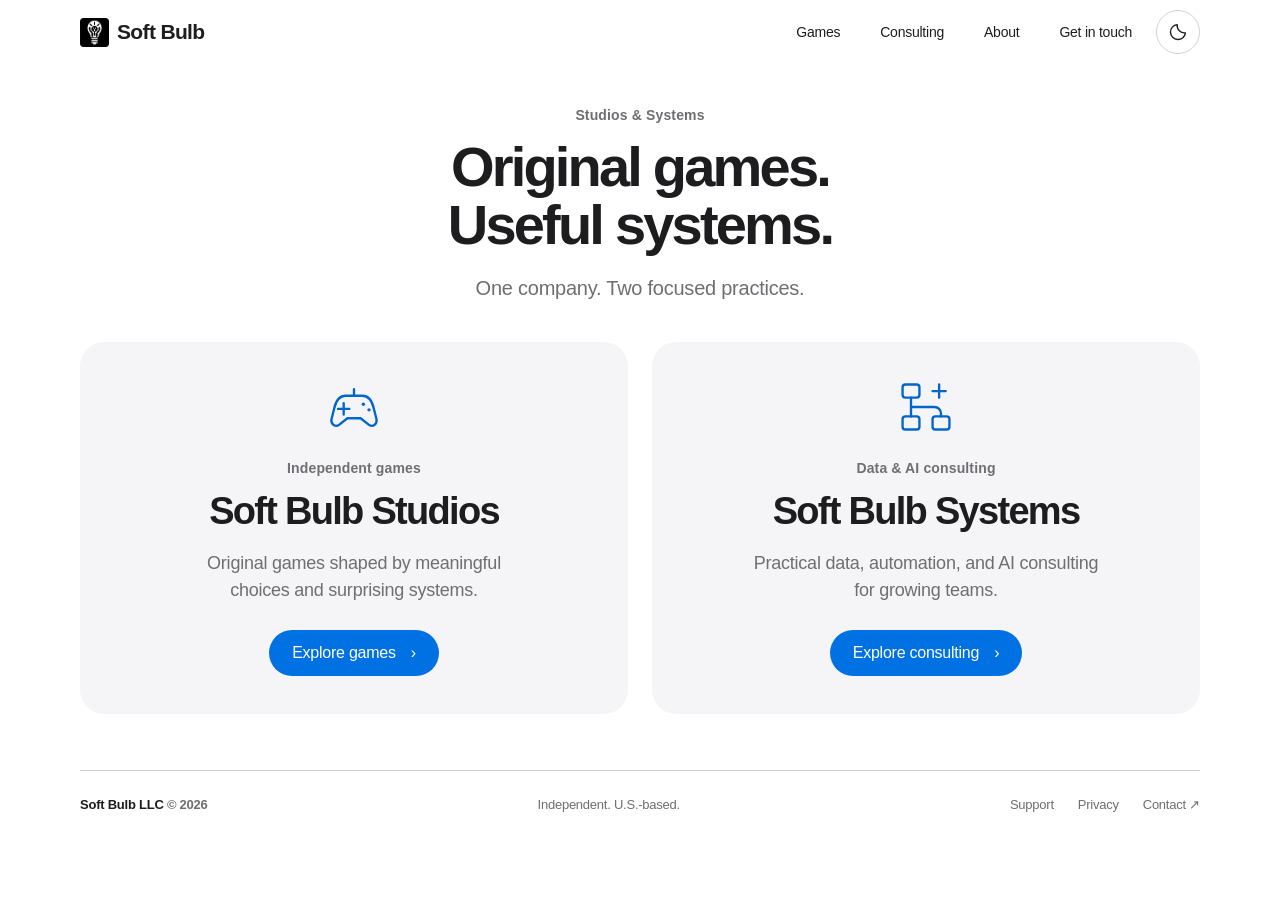
==== commit 300130fd: "Add persistent light and dark mode across the website" ====
--- a/index.html
+++ b/index.html
@@ -1,6 +1,6 @@
 <!doctype html>
-<html lang="en"><head><meta charset="utf-8"><meta name="viewport" content="width=device-width,initial-scale=1"><title>Studios & Systems | Soft Bulb</title><meta name="description" content="Soft Bulb Studios creates original games. Soft Bulb Systems provides practical data, reporting, automation and AI consulting."><meta name="theme-color" content="#fafbfc"><link rel="icon" href="./images/soft-bulb-logo-transparent.png"><link rel="stylesheet" href="./style.css"><meta property="og:image" content="https://softbulb.io/og.png"><link rel="stylesheet" href="./theme.css"></head>
-<body class="theme-apple"><a class="skip" href="#main">Skip to content</a><header class="site-header wrap"><a class="brand" href="./index.html" aria-label="Soft Bulb home"><img src="./images/soft-bulb-logo-transparent.png" alt="" width="38" height="38">Soft Bulb</a><nav class="nav" aria-label="Main navigation"><a href="./games/index.html">Games</a><a href="./consulting/index.html">Consulting</a><a href="./about/index.html">About</a><a class="nav-contact" href="./about/index.html#contact">Get in touch <span class="arrow" aria-hidden="true">↗</span></a></nav><details class="mobile-menu"><summary>Menu</summary><nav aria-label="Mobile navigation"><a href="./games/index.html">Games</a><a href="./consulting/index.html">Consulting</a><a href="./about/index.html">About</a><a class="nav-contact" href="./about/index.html#contact">Get in touch <span class="arrow" aria-hidden="true">↗</span></a></nav></details></header>
+<html lang="en"><head><meta charset="utf-8"><meta name="viewport" content="width=device-width,initial-scale=1"><title>Studios & Systems | Soft Bulb</title><script src="./theme.js?v=20260926-1"></script><meta name="description" content="Soft Bulb Studios creates original games. Soft Bulb Systems provides practical data, reporting, automation and AI consulting."><meta name="theme-color" content="#fafbfc"><link rel="icon" href="./images/soft-bulb-logo-transparent.png"><link rel="stylesheet" href="./style.css"><meta property="og:image" content="https://softbulb.io/og.png"><link rel="stylesheet" href="./theme.css?v=20260926-1"></head>
+<body class="theme-apple"><a class="skip" href="#main">Skip to content</a><header class="site-header wrap"><a class="brand" href="./index.html" aria-label="Soft Bulb home"><img src="./images/soft-bulb-logo-transparent.png" alt="" width="38" height="38">Soft Bulb</a><nav class="nav" aria-label="Main navigation"><a href="./games/index.html">Games</a><a href="./consulting/index.html">Consulting</a><a href="./about/index.html">About</a><a class="nav-contact" href="./about/index.html#contact">Get in touch <span class="arrow" aria-hidden="true">↗</span></a></nav><button class="theme-toggle" data-theme-toggle type="button" aria-label="Switch to dark mode" title="Switch to dark mode" hidden><svg class="theme-moon" width="20" height="20" viewBox="0 0 24 24" fill="none" stroke="currentColor" stroke-width="1.7" stroke-linecap="round" stroke-linejoin="round" aria-hidden="true"><path d="M20.9 13a9 9 0 0 1-9.9-9.9A9 9 0 1 0 20.9 13Z"/></svg><svg class="theme-sun" width="20" height="20" viewBox="0 0 24 24" fill="none" stroke="currentColor" stroke-width="1.7" stroke-linecap="round" aria-hidden="true"><circle cx="12" cy="12" r="4"/><path d="M12 2v2m0 16v2M2 12h2m16 0h2M5 5l1.5 1.5m11 11L19 19M5 19l1.5-1.5m11-11L19 5"/></svg></button><details class="mobile-menu"><summary>Menu</summary><nav aria-label="Mobile navigation"><a href="./games/index.html">Games</a><a href="./consulting/index.html">Consulting</a><a href="./about/index.html">About</a><a class="nav-contact" href="./about/index.html#contact">Get in touch <span class="arrow" aria-hidden="true">↗</span></a></nav></details></header>
 <main id="main"><section class="apple-gateway-intro">
   <p class="eyebrow">Studios &amp; Systems</p>
   <h1>Original games.<br>Useful systems.</h1>
--- a/theme.css
+++ b/theme.css
@@ -28,3 +28,38 @@
 .game-hero{gap:50px}.game-hero .actions{gap:12px}.game-hero .button{font-size:15px;padding:10px 18px}.contact-block{text-align:center;padding:75px 0}.contact-block h2{font-size:44px}.contact-block p{font-size:19px}.footer{max-width:1120px;font-size:13px;padding-top:24px}.article{margin-inline:auto}.article h1{font-size:56px}
 @media(max-width:1100px){.apple-intro h1{font-size:60px}.apple-tile h2,.apple-feature h2{font-size:38px}.feature-grid{padding:30px;gap:30px}.feature-copy h2{font-size:34px}.apple-service-list span{font-size:19px}}
 @media(max-width:760px){.site-header{height:60px}.brand{font-size:21px}.brand img{width:28px;height:28px}.mobile-menu nav{text-align:left}.apple-intro{padding:34px 22px 35px}.apple-intro h1{font-size:46px}.apple-intro .eyebrow{font-size:13px}.apple-intro>p:not(.eyebrow){font-size:18px}.apple-intro .actions{gap:18px}.apple-intro .text-link{font-size:16px}.apple-feature{padding:34px 20px 0}.apple-feature h2{font-size:34px}.apple-feature-copy>p:not(.eyebrow){font-size:21px}.apple-feature .status{font-size:13px}.apple-feature .actions{gap:10px}.apple-feature .button{font-size:15px;padding:10px 17px}.apple-game-art{margin:28px -20px 0;max-width:none}.apple-tiles{grid-template-columns:1fr;padding:12px 0}.apple-tile{padding:34px 22px 0;min-height:0}.apple-tile h2{font-size:38px}.apple-tile>p:not(.eyebrow){font-size:18px}.apple-service-list{margin-top:40px}.apple-service-list span{font-size:18px}.apple-baseball-art{max-width:280px}.apple-about{padding:55px 24px 62px}.apple-about h2{font-size:38px}.apple-about>p:not(.eyebrow){font-size:18px}.apple-about br{display:none}.page-intro{padding:42px 0}.page-intro h1{font-size:42px}.page-intro .lead{font-size:20px}.feature-grid{padding:24px 20px;margin-inline:-8px;gap:25px;border-radius:16px}.feature-copy h2{font-size:33px}.section{padding:45px 0}.section-heading{text-align:left;margin-bottom:30px}.section-heading h2{font-size:34px}.section-heading p{font-size:18px}.section-heading>.eyebrow{margin-bottom:16px}.process-grid{gap:30px}.blue-section{padding:48px 0}.contact-block{padding:48px 0}.contact-block h2{font-size:36px}.article h1{font-size:40px}.footer{padding:24px 0}.game-hero{gap:28px}.apple-service-list{gap:0 18px}}
+
+/* Shared light / dark control. Icons indicate the mode the button switches to. */
+:root{color-scheme:light}
+.site-header .nav{margin-left:auto}
+.theme-toggle{display:inline-flex;align-items:center;justify-content:center;width:44px;height:44px;padding:0;flex:none;border:1px solid var(--line);border-radius:50%;background:transparent;color:var(--ink);cursor:pointer}
+.theme-toggle[hidden]{display:none}
+.theme-toggle:hover{background:#f5f5f7}
+.theme-sun{display:none}
+html[data-theme="dark"] .theme-moon{display:none}
+html[data-theme="dark"] .theme-sun{display:block}
+html[data-theme="dark"] .theme-toggle:hover{background:#202023}
+@media(max-width:760px){.site-header{gap:12px}.theme-toggle{margin-left:auto}.mobile-menu summary{padding-left:0}.mobile-menu summary:after{margin-left:6px}}
+@media(max-width:360px){.site-header{gap:8px}.site-header .brand{font-size:19px;gap:6px}.site-header .brand img{width:25px;height:25px}}
+
+/* Dark appearance, shared by every route. */
+html[data-theme="dark"]{color-scheme:dark;--paper:#080809;--ink:#f5f5f7;--muted:#a1a1a6;--line:#343437;--blue:#2997ff;--surface:#171719}
+html[data-theme="dark"] body{background:var(--paper);color:var(--ink)}
+html[data-theme="dark"] ::selection{background:#214f78;color:#fff}
+html[data-theme="dark"] .site-header{color:#e8e8ed}
+html[data-theme="dark"] .brand img{background:#f5f5f7;border-radius:8px;padding:3px}
+html[data-theme="dark"] .nav a:hover,html[data-theme="dark"] .mobile-menu nav a:hover{color:#64b5ff}
+html[data-theme="dark"] .apple-gate{background:var(--surface);box-shadow:inset 0 0 0 1px #2b2b2e;transition:background .2s,box-shadow .2s}
+html[data-theme="dark"] .apple-gate:hover{background:#202023;box-shadow:inset 0 0 0 1px #48484d}
+html[data-theme="dark"] .gate-icon,html[data-theme="dark"] .text-link{color:#64b5ff}
+html[data-theme="dark"] .gate-action,html[data-theme="dark"] .button,html[data-theme="dark"] .blue-section .button{background:#0071e3;border-color:#0071e3;color:#fff}
+html[data-theme="dark"] .apple-gate:hover .gate-action,html[data-theme="dark"] .button:hover,html[data-theme="dark"] .blue-section .button:hover{background:#0077ed;border-color:#0077ed}
+html[data-theme="dark"] .button.secondary{color:#64b5ff;border-color:#64b5ff;background:transparent}
+html[data-theme="dark"] .button.secondary:hover{background:#123250;border-color:#64b5ff;color:#f5f5f7}
+html[data-theme="dark"] .apple-intro,html[data-theme="dark"] .apple-systems,html[data-theme="dark"] .feature-grid,html[data-theme="dark"] .baseball-project,html[data-theme="dark"] .blue-section{background:var(--surface)}
+html[data-theme="dark"] .blue-section{color:var(--ink)}
+html[data-theme="dark"] .blue-section .eyebrow,html[data-theme="dark"] .blue-section p{color:var(--muted)}
+html[data-theme="dark"] .mobile-menu nav{background:#1c1c1e;border-color:#424245;box-shadow:0 12px 30px #0008;border-radius:14px}
+html[data-theme="dark"] .skip{background:#f5f5f7;color:#1d1d1f}
+html[data-theme="dark"] .footer{border-color:#2b2b2e}
+html[data-theme="dark"] a:focus-visible,html[data-theme="dark"] button:focus-visible,html[data-theme="dark"] summary:focus-visible{outline-color:#64b5ff}
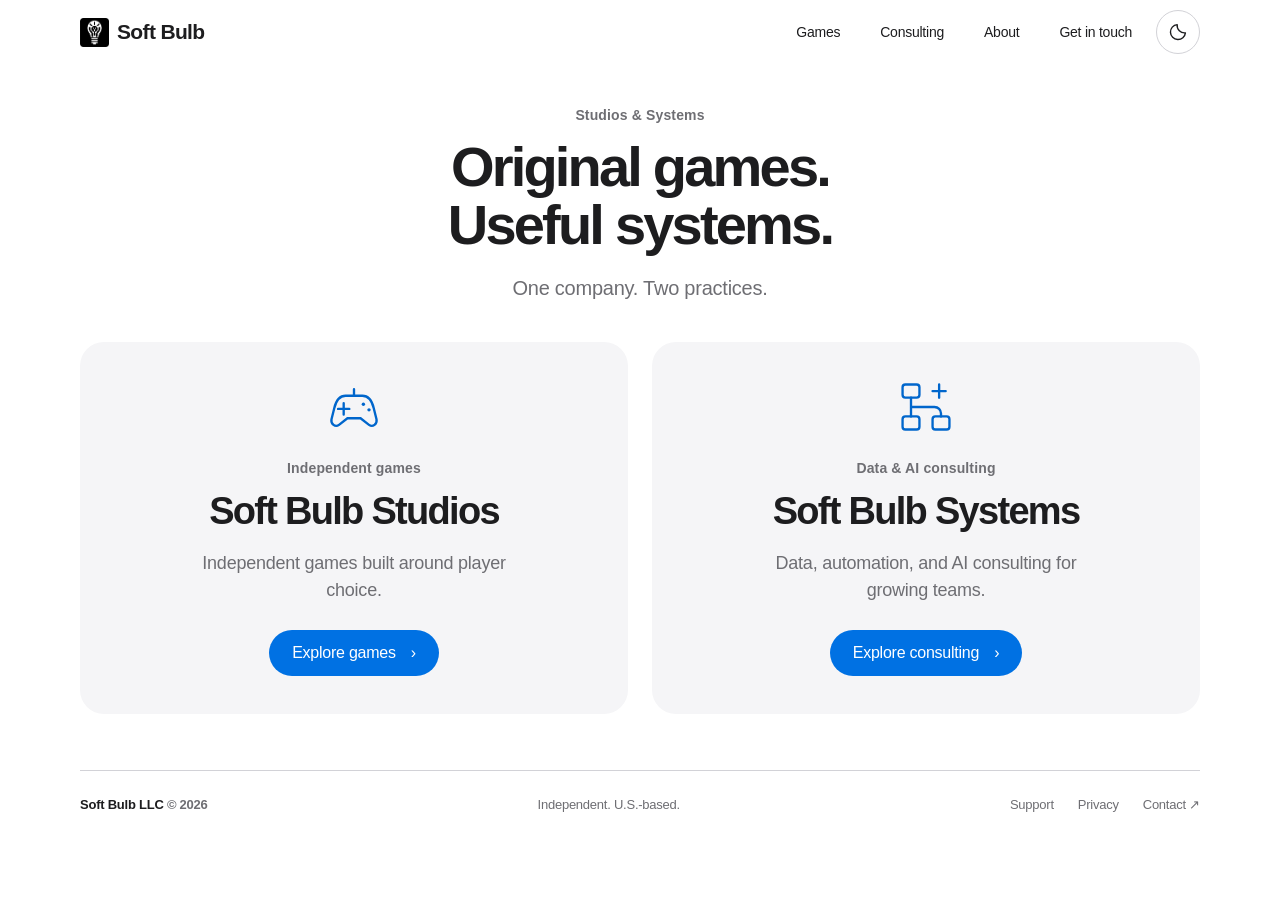
==== commit cc8138a6: "Shorten website copy and remove consulting game artwork" ====
--- a/index.html
+++ b/index.html
@@ -4,21 +4,21 @@
 <main id="main"><section class="apple-gateway-intro">
   <p class="eyebrow">Studios &amp; Systems</p>
   <h1>Original games.<br>Useful systems.</h1>
-  <p>One company. Two focused practices.</p>
+  <p>One company. Two practices.</p>
 </section>
 <section class="apple-gateways wrap" aria-label="Explore the two sides of Soft Bulb">
   <a class="apple-gate" href="./games/index.html" aria-labelledby="studios-gate-title" aria-describedby="studios-gate-description">
     <svg class="gate-icon" viewBox="0 0 64 64" fill="none" stroke="currentColor" stroke-width="2.5" stroke-linecap="round" stroke-linejoin="round" aria-hidden="true"><path d="M23 20h18c6 0 10 5 12 13l3 12c1 5-4 9-8 6l-9-7H25l-9 7c-4 3-9-1-8-6l3-12c2-8 6-13 12-13Z"/><path d="M21 28v12m-6-6h12M32 20v-7"/><circle cx="42" cy="29" r="1.8" fill="currentColor" stroke="none"/><circle cx="48" cy="35" r="1.8" fill="currentColor" stroke="none"/></svg>
     <p class="eyebrow">Independent games</p>
     <h2 id="studios-gate-title">Soft Bulb Studios</h2>
-    <p class="gate-description" id="studios-gate-description">Original games shaped by meaningful choices and surprising systems.</p>
+    <p class="gate-description" id="studios-gate-description">Independent games built around player choice.</p>
     <span class="gate-action">Explore games <span aria-hidden="true">›</span></span>
   </a>
   <a class="apple-gate" href="./consulting/index.html" aria-labelledby="systems-gate-title" aria-describedby="systems-gate-description">
     <svg class="gate-icon" viewBox="0 0 64 64" fill="none" stroke="currentColor" stroke-width="2.5" stroke-linecap="round" stroke-linejoin="round" aria-hidden="true"><rect x="7" y="8" width="18" height="14" rx="3"/><rect x="39" y="42" width="18" height="14" rx="3"/><rect x="7" y="42" width="18" height="14" rx="3"/><path d="M16 22v20m0-10h25c4 0 7 3 7 7v3M39 15h14m-7-7v14"/></svg>
     <p class="eyebrow">Data &amp; AI consulting</p>
     <h2 id="systems-gate-title">Soft Bulb Systems</h2>
-    <p class="gate-description" id="systems-gate-description">Practical data, automation, and AI consulting for growing teams.</p>
+    <p class="gate-description" id="systems-gate-description">Data, automation, and AI consulting for growing teams.</p>
     <span class="gate-action">Explore consulting <span aria-hidden="true">›</span></span>
   </a>
 </section>
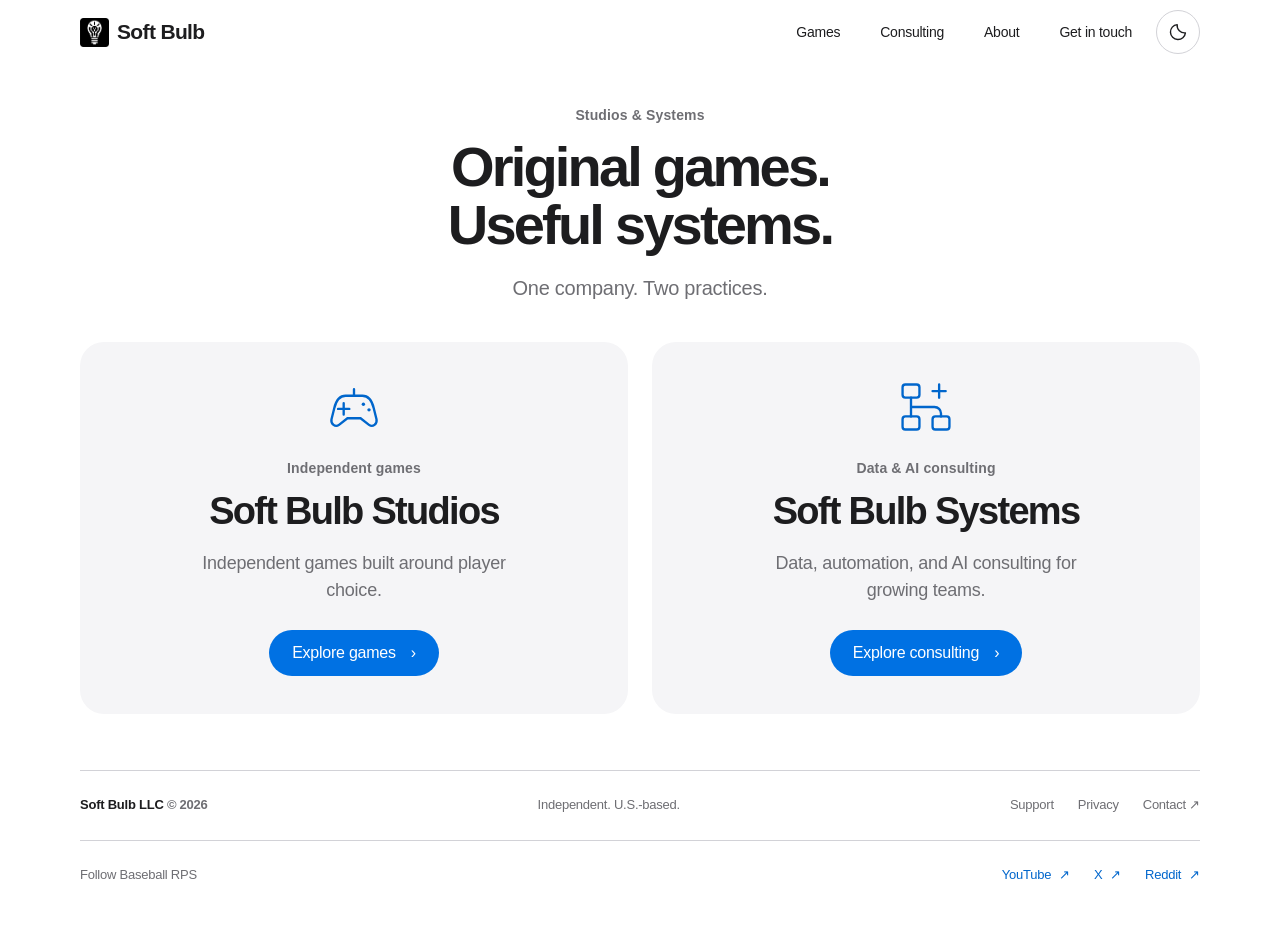
==== commit d9686156: "Update game links, Baseball RPS artwork, and social profiles" ====
--- a/index.html
+++ b/index.html
@@ -1,25 +1,25 @@
-<!doctype html>
-<html lang="en"><head><meta charset="utf-8"><meta name="viewport" content="width=device-width,initial-scale=1"><title>Studios & Systems | Soft Bulb</title><script src="./theme.js?v=20260926-1"></script><meta name="description" content="Soft Bulb Studios creates original games. Soft Bulb Systems provides practical data, reporting, automation and AI consulting."><meta name="theme-color" content="#fafbfc"><link rel="icon" href="./images/soft-bulb-logo-transparent.png"><link rel="stylesheet" href="./style.css"><meta property="og:image" content="https://softbulb.io/og.png"><link rel="stylesheet" href="./theme.css?v=20260926-1"></head>
-<body class="theme-apple"><a class="skip" href="#main">Skip to content</a><header class="site-header wrap"><a class="brand" href="./index.html" aria-label="Soft Bulb home"><img src="./images/soft-bulb-logo-transparent.png" alt="" width="38" height="38">Soft Bulb</a><nav class="nav" aria-label="Main navigation"><a href="./games/index.html">Games</a><a href="./consulting/index.html">Consulting</a><a href="./about/index.html">About</a><a class="nav-contact" href="./about/index.html#contact">Get in touch <span class="arrow" aria-hidden="true">↗</span></a></nav><button class="theme-toggle" data-theme-toggle type="button" aria-label="Switch to dark mode" title="Switch to dark mode" hidden><svg class="theme-moon" width="20" height="20" viewBox="0 0 24 24" fill="none" stroke="currentColor" stroke-width="1.7" stroke-linecap="round" stroke-linejoin="round" aria-hidden="true"><path d="M20.9 13a9 9 0 0 1-9.9-9.9A9 9 0 1 0 20.9 13Z"/></svg><svg class="theme-sun" width="20" height="20" viewBox="0 0 24 24" fill="none" stroke="currentColor" stroke-width="1.7" stroke-linecap="round" aria-hidden="true"><circle cx="12" cy="12" r="4"/><path d="M12 2v2m0 16v2M2 12h2m16 0h2M5 5l1.5 1.5m11 11L19 19M5 19l1.5-1.5m11-11L19 5"/></svg></button><details class="mobile-menu"><summary>Menu</summary><nav aria-label="Mobile navigation"><a href="./games/index.html">Games</a><a href="./consulting/index.html">Consulting</a><a href="./about/index.html">About</a><a class="nav-contact" href="./about/index.html#contact">Get in touch <span class="arrow" aria-hidden="true">↗</span></a></nav></details></header>
-<main id="main"><section class="apple-gateway-intro">
-  <p class="eyebrow">Studios &amp; Systems</p>
-  <h1>Original games.<br>Useful systems.</h1>
-  <p>One company. Two practices.</p>
-</section>
-<section class="apple-gateways wrap" aria-label="Explore the two sides of Soft Bulb">
-  <a class="apple-gate" href="./games/index.html" aria-labelledby="studios-gate-title" aria-describedby="studios-gate-description">
-    <svg class="gate-icon" viewBox="0 0 64 64" fill="none" stroke="currentColor" stroke-width="2.5" stroke-linecap="round" stroke-linejoin="round" aria-hidden="true"><path d="M23 20h18c6 0 10 5 12 13l3 12c1 5-4 9-8 6l-9-7H25l-9 7c-4 3-9-1-8-6l3-12c2-8 6-13 12-13Z"/><path d="M21 28v12m-6-6h12M32 20v-7"/><circle cx="42" cy="29" r="1.8" fill="currentColor" stroke="none"/><circle cx="48" cy="35" r="1.8" fill="currentColor" stroke="none"/></svg>
-    <p class="eyebrow">Independent games</p>
-    <h2 id="studios-gate-title">Soft Bulb Studios</h2>
-    <p class="gate-description" id="studios-gate-description">Independent games built around player choice.</p>
-    <span class="gate-action">Explore games <span aria-hidden="true">›</span></span>
-  </a>
-  <a class="apple-gate" href="./consulting/index.html" aria-labelledby="systems-gate-title" aria-describedby="systems-gate-description">
-    <svg class="gate-icon" viewBox="0 0 64 64" fill="none" stroke="currentColor" stroke-width="2.5" stroke-linecap="round" stroke-linejoin="round" aria-hidden="true"><rect x="7" y="8" width="18" height="14" rx="3"/><rect x="39" y="42" width="18" height="14" rx="3"/><rect x="7" y="42" width="18" height="14" rx="3"/><path d="M16 22v20m0-10h25c4 0 7 3 7 7v3M39 15h14m-7-7v14"/></svg>
-    <p class="eyebrow">Data &amp; AI consulting</p>
-    <h2 id="systems-gate-title">Soft Bulb Systems</h2>
-    <p class="gate-description" id="systems-gate-description">Data, automation, and AI consulting for growing teams.</p>
-    <span class="gate-action">Explore consulting <span aria-hidden="true">›</span></span>
-  </a>
-</section>
-</main><footer class="footer wrap"><span class="footer-name">Soft Bulb LLC <span class="muted">© 2026</span></span><span>Independent. U.S.-based.</span><nav class="footer-links" aria-label="Footer navigation"><a href="./support/index.html">Support</a><a href="./privacy/index.html">Privacy</a><a href="mailto:contact@softbulb.io">Contact <span class="arrow" aria-hidden="true">↗</span></a></nav></footer></body></html>+<!doctype html>
+<html lang="en"><head><meta charset="utf-8"><meta name="viewport" content="width=device-width,initial-scale=1"><title>Studios & Systems | Soft Bulb</title><script src="./theme.js?v=20260926-1"></script><meta name="description" content="Soft Bulb Studios creates original games. Soft Bulb Systems provides practical data, reporting, automation and AI consulting."><meta name="theme-color" content="#fafbfc"><link rel="icon" href="./images/soft-bulb-logo-transparent.png"><link rel="stylesheet" href="./style.css"><meta property="og:image" content="https://softbulb.io/og.png"><link rel="stylesheet" href="./theme.css?v=20261105-1"></head>
+<body class="theme-main"><a class="skip" href="#main">Skip to content</a><header class="site-header wrap"><a class="brand" href="./index.html" aria-label="Soft Bulb home"><img src="./images/soft-bulb-logo-transparent.png" alt="" width="38" height="38">Soft Bulb</a><nav class="nav" aria-label="Main navigation"><a href="./games/index.html">Games</a><a href="./consulting/index.html">Consulting</a><a href="./about/index.html">About</a><a class="nav-contact" href="./about/index.html#contact">Get in touch <span class="arrow" aria-hidden="true">↗</span></a></nav><button class="theme-toggle" data-theme-toggle type="button" aria-label="Switch to dark mode" title="Switch to dark mode" hidden><svg class="theme-moon" width="20" height="20" viewBox="0 0 24 24" fill="none" stroke="currentColor" stroke-width="1.7" stroke-linecap="round" stroke-linejoin="round" aria-hidden="true"><path d="M20.9 13a9 9 0 0 1-9.9-9.9A9 9 0 1 0 20.9 13Z"/></svg><svg class="theme-sun" width="20" height="20" viewBox="0 0 24 24" fill="none" stroke="currentColor" stroke-width="1.7" stroke-linecap="round" aria-hidden="true"><circle cx="12" cy="12" r="4"/><path d="M12 2v2m0 16v2M2 12h2m16 0h2M5 5l1.5 1.5m11 11L19 19M5 19l1.5-1.5m11-11L19 5"/></svg></button><details class="mobile-menu"><summary>Menu</summary><nav aria-label="Mobile navigation"><a href="./games/index.html">Games</a><a href="./consulting/index.html">Consulting</a><a href="./about/index.html">About</a><a class="nav-contact" href="./about/index.html#contact">Get in touch <span class="arrow" aria-hidden="true">↗</span></a></nav></details></header>
+<main id="main"><section class="sb-gateway-intro">
+  <p class="eyebrow">Studios &amp; Systems</p>
+  <h1>Original games.<br>Useful systems.</h1>
+  <p>One company. Two practices.</p>
+</section>
+<section class="sb-gateways wrap" aria-label="Explore the two sides of Soft Bulb">
+  <a class="sb-gate" href="./games/index.html" aria-labelledby="studios-gate-title" aria-describedby="studios-gate-description">
+    <svg class="gate-icon" viewBox="0 0 64 64" fill="none" stroke="currentColor" stroke-width="2.5" stroke-linecap="round" stroke-linejoin="round" aria-hidden="true"><path d="M23 20h18c6 0 10 5 12 13l3 12c1 5-4 9-8 6l-9-7H25l-9 7c-4 3-9-1-8-6l3-12c2-8 6-13 12-13Z"/><path d="M21 28v12m-6-6h12M32 20v-7"/><circle cx="42" cy="29" r="1.8" fill="currentColor" stroke="none"/><circle cx="48" cy="35" r="1.8" fill="currentColor" stroke="none"/></svg>
+    <p class="eyebrow">Independent games</p>
+    <h2 id="studios-gate-title">Soft Bulb Studios</h2>
+    <p class="gate-description" id="studios-gate-description">Independent games built around player choice.</p>
+    <span class="gate-action">Explore games <span aria-hidden="true">›</span></span>
+  </a>
+  <a class="sb-gate" href="./consulting/index.html" aria-labelledby="systems-gate-title" aria-describedby="systems-gate-description">
+    <svg class="gate-icon" viewBox="0 0 64 64" fill="none" stroke="currentColor" stroke-width="2.5" stroke-linecap="round" stroke-linejoin="round" aria-hidden="true"><rect x="7" y="8" width="18" height="14" rx="3"/><rect x="39" y="42" width="18" height="14" rx="3"/><rect x="7" y="42" width="18" height="14" rx="3"/><path d="M16 22v20m0-10h25c4 0 7 3 7 7v3M39 15h14m-7-7v14"/></svg>
+    <p class="eyebrow">Data &amp; AI consulting</p>
+    <h2 id="systems-gate-title">Soft Bulb Systems</h2>
+    <p class="gate-description" id="systems-gate-description">Data, automation, and AI consulting for growing teams.</p>
+    <span class="gate-action">Explore consulting <span aria-hidden="true">›</span></span>
+  </a>
+</section>
+</main><footer class="footer wrap"><span class="footer-name">Soft Bulb LLC <span class="muted">© 2026</span></span><span>Independent. U.S.-based.</span><nav class="footer-links" aria-label="Footer navigation"><a href="./support/index.html">Support</a><a href="./privacy/index.html">Privacy</a><a href="mailto:contact@softbulb.io">Contact <span class="arrow" aria-hidden="true">↗</span></a></nav><nav class="footer-social" aria-label="Baseball RPS social media"><span>Follow Baseball RPS</span><a class="text-link" href="https://www.youtube.com/@BaseballRPS" target="_blank" rel="noopener noreferrer">YouTube <span class="arrow" aria-hidden="true">↗</span></a><a class="text-link" href="https://x.com/baseballRPS" target="_blank" rel="noopener noreferrer">X <span class="arrow" aria-hidden="true">↗</span></a><a class="text-link" href="https://www.reddit.com/r/BaseballRPS/" target="_blank" rel="noopener noreferrer">Reddit <span class="arrow" aria-hidden="true">↗</span></a></nav></footer></body></html>
--- a/theme.css
+++ b/theme.css
@@ -1,8 +1,8 @@
-/* Apple reference: compact navigation, centered typography, neutral surfaces. */
-.apple-gateway-intro{text-align:center;padding:42px 24px 38px}.apple-gateway-intro .eyebrow{color:var(--muted);margin-bottom:12px}.apple-gateway-intro h1{font-size:56px;line-height:1.04;letter-spacing:-.05em}.apple-gateway-intro>p:last-child{color:var(--muted);font-size:20px;margin-top:18px}
-.apple-gateways.wrap{max-width:1120px;display:grid;grid-template-columns:1fr 1fr;gap:24px;padding-bottom:56px}.apple-gate{background:#f5f5f7;border-radius:24px;padding:35px 32px 38px;text-align:center;display:flex;align-items:center;flex-direction:column;min-width:0;transition:background .2s}.apple-gate:hover{background:#ededf1}.gate-icon{width:60px;height:60px;color:#0066cc;margin-bottom:22px;flex:none}.apple-gate .eyebrow{color:var(--muted);font-size:14px;margin-bottom:11px}.apple-gate h2{font-size:38px;line-height:1.15;letter-spacing:-.045em}.gate-description{font-size:18px;line-height:1.5;color:var(--muted);max-width:350px;margin:17px 0 26px}.gate-action{display:inline-flex;align-items:center;justify-content:center;gap:15px;background:#0071e3;color:white;border-radius:999px;font-size:16px;line-height:1.5;padding:11px 23px;margin-top:auto}.apple-gate:hover .gate-action{background:#0077ed}
-@media(max-width:900px){.apple-gateways.wrap{gap:20px}.apple-gate{padding:30px 22px}.apple-gate h2{font-size:32px}.gate-description{font-size:17px}}
-@media(max-width:760px){.apple-gateway-intro{padding:28px 20px 26px}.apple-gateway-intro h1{font-size:42px}.apple-gateway-intro .eyebrow{font-size:13px;margin-bottom:10px}.apple-gateway-intro>p:last-child{font-size:17px;margin-top:14px}.apple-gateways.wrap{grid-template-columns:1fr;gap:16px;padding-bottom:32px}.apple-gate{position:relative;align-items:flex-start;text-align:left;padding:26px;border-radius:20px}.apple-gate h2{font-size:30px}.apple-gate .eyebrow{font-size:13px;margin:0 44px 10px 0}.gate-icon{position:absolute;top:21px;right:23px;width:35px;height:35px;margin:0}.gate-description{font-size:16px;line-height:1.5;max-width:340px;margin:13px 0 20px}.gate-action{font-size:15px;padding:10px 19px}.apple-gateways .apple-gate:focus-visible{outline-offset:4px}}
+/* Shared presentation: compact navigation, centered typography, neutral surfaces. */
+.sb-gateway-intro{text-align:center;padding:42px 24px 38px}.sb-gateway-intro .eyebrow{color:var(--muted);margin-bottom:12px}.sb-gateway-intro h1{font-size:56px;line-height:1.04;letter-spacing:-.05em}.sb-gateway-intro>p:last-child{color:var(--muted);font-size:20px;margin-top:18px}
+.sb-gateways.wrap{max-width:1120px;display:grid;grid-template-columns:1fr 1fr;gap:24px;padding-bottom:56px}.sb-gate{background:#f5f5f7;border-radius:24px;padding:35px 32px 38px;text-align:center;display:flex;align-items:center;flex-direction:column;min-width:0;transition:background .2s}.sb-gate:hover{background:#ededf1}.gate-icon{width:60px;height:60px;color:#0066cc;margin-bottom:22px;flex:none}.sb-gate .eyebrow{color:var(--muted);font-size:14px;margin-bottom:11px}.sb-gate h2{font-size:38px;line-height:1.15;letter-spacing:-.045em}.gate-description{font-size:18px;line-height:1.5;color:var(--muted);max-width:350px;margin:17px 0 26px}.gate-action{display:inline-flex;align-items:center;justify-content:center;gap:15px;background:#0071e3;color:white;border-radius:999px;font-size:16px;line-height:1.5;padding:11px 23px;margin-top:auto}.sb-gate:hover .gate-action{background:#0077ed}
+@media(max-width:900px){.sb-gateways.wrap{gap:20px}.sb-gate{padding:30px 22px}.sb-gate h2{font-size:32px}.gate-description{font-size:17px}}
+@media(max-width:760px){.sb-gateway-intro{padding:28px 20px 26px}.sb-gateway-intro h1{font-size:42px}.sb-gateway-intro .eyebrow{font-size:13px;margin-bottom:10px}.sb-gateway-intro>p:last-child{font-size:17px;margin-top:14px}.sb-gateways.wrap{grid-template-columns:1fr;gap:16px;padding-bottom:32px}.sb-gate{position:relative;align-items:flex-start;text-align:left;padding:26px;border-radius:20px}.sb-gate h2{font-size:30px}.sb-gate .eyebrow{font-size:13px;margin:0 44px 10px 0}.gate-icon{position:absolute;top:21px;right:23px;width:35px;height:35px;margin:0}.gate-description{font-size:16px;line-height:1.5;max-width:340px;margin:13px 0 20px}.gate-action{font-size:15px;padding:10px 19px}.sb-gateways .sb-gate:focus-visible{outline-offset:4px}}
 :root{--ink:#1d1d1f;--muted:#6e6e73;--line:#d2d2d7;--blue:#0071e3;--paper:#fff;--max:1200px}
 body{font-family:-apple-system,BlinkMacSystemFont,'Segoe UI',Arial,sans-serif;letter-spacing:-.015em}
 h1,h2,h3{font-weight:650;letter-spacing:-.045em}
@@ -13,21 +13,21 @@
 .button{background:var(--blue);border-color:var(--blue);font-size:16px;font-weight:400;border-radius:999px;padding:10px 22px;gap:16px}
 .button:hover{background:#0077ed;border-color:#0077ed}.button.secondary{color:var(--blue);border-color:var(--blue);background:transparent}.button.secondary:hover{background:var(--blue);color:#fff;border-color:var(--blue)}
 .text-link{border:0;padding:0;color:#0066cc;font-size:17px;font-weight:400;gap:8px}.text-link:hover{text-decoration:underline;text-underline-offset:4px}
-.actions{gap:18px}.apple-intro{text-align:center;padding:30px 24px 32px;background:#f5f5f7}
-.apple-intro .eyebrow{color:var(--muted);margin-bottom:10px}.apple-intro h1{font-size:56px;line-height:1.02;letter-spacing:-.05em}.apple-intro>p:not(.eyebrow){margin-top:14px;font-size:19px;line-height:1.4;color:var(--muted)}
-.apple-intro .actions,.apple-feature .actions,.apple-tile .actions{justify-content:center;margin-top:22px}
-.apple-feature{margin-top:12px;padding:42px 24px 0;text-align:center;background:#162a24;color:#fff;overflow:hidden}.apple-feature .eyebrow{color:#c1d0c5;margin-bottom:10px}.apple-feature h2{font-size:44px;line-height:1.06}.apple-feature-copy>p:not(.eyebrow){font-size:24px;margin:8px 0}.apple-feature .status{color:#c4cfc9;font-size:14px}.apple-feature .button.secondary{color:#8bc3ff;border-color:#8bc3ff}.apple-feature .button.secondary:hover{color:white}
-.apple-game-art{display:block;max-width:620px;margin:24px auto 0;overflow:hidden}.apple-game-art img{width:100%;height:auto}
-.apple-tiles{display:grid;grid-template-columns:1fr 1fr;gap:12px;padding:12px}.apple-tile{min-width:0;min-height:590px;text-align:center;padding:44px 28px 0;overflow:hidden}.apple-tile h2{font-size:44px;margin:12px 0}.apple-tile>p:not(.eyebrow){font-size:20px;line-height:1.4}.apple-tile>.status{display:block;margin-top:9px;font-size:14px}
-.apple-systems{background:#f5f5f7}.apple-service-list{display:grid;grid-template-columns:1fr 1fr;max-width:430px;margin:58px auto 42px;text-align:left;border-top:1px solid var(--line);gap:0 32px}.apple-service-list span{font-size:21px;font-weight:600;letter-spacing:-.03em;padding:22px 0;border-bottom:1px solid var(--line)}
-.apple-baseball{background:#f3ebda}.apple-baseball-art{display:block;max-width:330px;margin:10px auto 0}.apple-baseball-art img{width:100%;mix-blend-mode:multiply}.apple-about{text-align:center;padding:88px 24px 94px}.apple-about h2{font-size:48px;margin:20px 0}.apple-about>p:not(.eyebrow){font-size:20px;color:var(--muted);line-height:1.5;margin-bottom:24px}
+.actions{gap:18px}.sb-intro{text-align:center;padding:30px 24px 32px;background:#f5f5f7}
+.sb-intro .eyebrow{color:var(--muted);margin-bottom:10px}.sb-intro h1{font-size:56px;line-height:1.02;letter-spacing:-.05em}.sb-intro>p:not(.eyebrow){margin-top:14px;font-size:19px;line-height:1.4;color:var(--muted)}
+.sb-intro .actions,.sb-feature .actions,.sb-tile .actions{justify-content:center;margin-top:22px}
+.sb-feature{margin-top:12px;padding:42px 24px 0;text-align:center;background:#162a24;color:#fff;overflow:hidden}.sb-feature .eyebrow{color:#c1d0c5;margin-bottom:10px}.sb-feature h2{font-size:44px;line-height:1.06}.sb-feature-copy>p:not(.eyebrow){font-size:24px;margin:8px 0}.sb-feature .status{color:#c4cfc9;font-size:14px}.sb-feature .button.secondary{color:#8bc3ff;border-color:#8bc3ff}.sb-feature .button.secondary:hover{color:white}
+.sb-game-art{display:block;max-width:620px;margin:24px auto 0;overflow:hidden}.sb-game-art img{width:100%;height:auto}
+.sb-tiles{display:grid;grid-template-columns:1fr 1fr;gap:12px;padding:12px}.sb-tile{min-width:0;min-height:590px;text-align:center;padding:44px 28px 0;overflow:hidden}.sb-tile h2{font-size:44px;margin:12px 0}.sb-tile>p:not(.eyebrow){font-size:20px;line-height:1.4}.sb-tile>.status{display:block;margin-top:9px;font-size:14px}
+.sb-systems{background:#f5f5f7}.sb-service-list{display:grid;grid-template-columns:1fr 1fr;max-width:430px;margin:58px auto 42px;text-align:left;border-top:1px solid var(--line);gap:0 32px}.sb-service-list span{font-size:21px;font-weight:600;letter-spacing:-.03em;padding:22px 0;border-bottom:1px solid var(--line)}
+.sb-baseball{background:#f3ebda}.sb-baseball-art{display:block;max-width:330px;margin:10px auto 0}.sb-baseball-art img{width:100%;mix-blend-mode:multiply}.sb-about{text-align:center;padding:88px 24px 94px}.sb-about h2{font-size:48px;margin:20px 0}.sb-about>p:not(.eyebrow){font-size:20px;color:var(--muted);line-height:1.5;margin-bottom:24px}
 .page-intro{text-align:center;margin-inline:auto;max-width:980px;padding:66px 0}.page-intro h1{font-size:64px;line-height:1.06;margin:18px 0 22px}.page-intro .lead{margin-inline:auto;max-width:720px;font-size:23px;line-height:1.45}.page-intro .actions{justify-content:center}
 .section-label{font-size:14px}.feature-grid{background:#f5f5f7;padding:40px;border-radius:22px;gap:40px;margin-bottom:48px}.feature-copy h2{font-size:40px}.feature-image{border-radius:8px}.baseball-project{background:#f5f1e9;padding:40px}.baseball-art{border-radius:12px}
 .section{padding:72px 0}.section-heading{display:block;text-align:center;margin-bottom:44px}.section-heading>.eyebrow{margin-bottom:18px}.section-heading h2,.section-heading p{margin-inline:auto}.section-heading h2{font-size:44px}.section-heading p{font-size:19px;line-height:1.6}
 .process-grid{gap:44px}.process-grid h3{font-size:28px}.process-grid p,.service-row p{font-size:17px}.row-list{border-top:0}.service-row{padding:32px 0}.service-row h3{font-size:28px}.blue-section{background:#f5f5f7;color:var(--ink);padding:70px 0}.blue-section .eyebrow,.blue-section p{color:var(--muted)}.blue-section .button{background:var(--blue);color:#fff;border-color:var(--blue)}
 .game-hero{gap:50px}.game-hero .actions{gap:12px}.game-hero .button{font-size:15px;padding:10px 18px}.contact-block{text-align:center;padding:75px 0}.contact-block h2{font-size:44px}.contact-block p{font-size:19px}.footer{max-width:1120px;font-size:13px;padding-top:24px}.article{margin-inline:auto}.article h1{font-size:56px}
-@media(max-width:1100px){.apple-intro h1{font-size:60px}.apple-tile h2,.apple-feature h2{font-size:38px}.feature-grid{padding:30px;gap:30px}.feature-copy h2{font-size:34px}.apple-service-list span{font-size:19px}}
-@media(max-width:760px){.site-header{height:60px}.brand{font-size:21px}.brand img{width:28px;height:28px}.mobile-menu nav{text-align:left}.apple-intro{padding:34px 22px 35px}.apple-intro h1{font-size:46px}.apple-intro .eyebrow{font-size:13px}.apple-intro>p:not(.eyebrow){font-size:18px}.apple-intro .actions{gap:18px}.apple-intro .text-link{font-size:16px}.apple-feature{padding:34px 20px 0}.apple-feature h2{font-size:34px}.apple-feature-copy>p:not(.eyebrow){font-size:21px}.apple-feature .status{font-size:13px}.apple-feature .actions{gap:10px}.apple-feature .button{font-size:15px;padding:10px 17px}.apple-game-art{margin:28px -20px 0;max-width:none}.apple-tiles{grid-template-columns:1fr;padding:12px 0}.apple-tile{padding:34px 22px 0;min-height:0}.apple-tile h2{font-size:38px}.apple-tile>p:not(.eyebrow){font-size:18px}.apple-service-list{margin-top:40px}.apple-service-list span{font-size:18px}.apple-baseball-art{max-width:280px}.apple-about{padding:55px 24px 62px}.apple-about h2{font-size:38px}.apple-about>p:not(.eyebrow){font-size:18px}.apple-about br{display:none}.page-intro{padding:42px 0}.page-intro h1{font-size:42px}.page-intro .lead{font-size:20px}.feature-grid{padding:24px 20px;margin-inline:-8px;gap:25px;border-radius:16px}.feature-copy h2{font-size:33px}.section{padding:45px 0}.section-heading{text-align:left;margin-bottom:30px}.section-heading h2{font-size:34px}.section-heading p{font-size:18px}.section-heading>.eyebrow{margin-bottom:16px}.process-grid{gap:30px}.blue-section{padding:48px 0}.contact-block{padding:48px 0}.contact-block h2{font-size:36px}.article h1{font-size:40px}.footer{padding:24px 0}.game-hero{gap:28px}.apple-service-list{gap:0 18px}}
+@media(max-width:1100px){.sb-intro h1{font-size:60px}.sb-tile h2,.sb-feature h2{font-size:38px}.feature-grid{padding:30px;gap:30px}.feature-copy h2{font-size:34px}.sb-service-list span{font-size:19px}}
+@media(max-width:760px){.site-header{height:60px}.brand{font-size:21px}.brand img{width:28px;height:28px}.mobile-menu nav{text-align:left}.sb-intro{padding:34px 22px 35px}.sb-intro h1{font-size:46px}.sb-intro .eyebrow{font-size:13px}.sb-intro>p:not(.eyebrow){font-size:18px}.sb-intro .actions{gap:18px}.sb-intro .text-link{font-size:16px}.sb-feature{padding:34px 20px 0}.sb-feature h2{font-size:34px}.sb-feature-copy>p:not(.eyebrow){font-size:21px}.sb-feature .status{font-size:13px}.sb-feature .actions{gap:10px}.sb-feature .button{font-size:15px;padding:10px 17px}.sb-game-art{margin:28px -20px 0;max-width:none}.sb-tiles{grid-template-columns:1fr;padding:12px 0}.sb-tile{padding:34px 22px 0;min-height:0}.sb-tile h2{font-size:38px}.sb-tile>p:not(.eyebrow){font-size:18px}.sb-service-list{margin-top:40px}.sb-service-list span{font-size:18px}.sb-baseball-art{max-width:280px}.sb-about{padding:55px 24px 62px}.sb-about h2{font-size:38px}.sb-about>p:not(.eyebrow){font-size:18px}.sb-about br{display:none}.page-intro{padding:42px 0}.page-intro h1{font-size:42px}.page-intro .lead{font-size:20px}.feature-grid{padding:24px 20px;margin-inline:-8px;gap:25px;border-radius:16px}.feature-copy h2{font-size:33px}.section{padding:45px 0}.section-heading{text-align:left;margin-bottom:30px}.section-heading h2{font-size:34px}.section-heading p{font-size:18px}.section-heading>.eyebrow{margin-bottom:16px}.process-grid{gap:30px}.blue-section{padding:48px 0}.contact-block{padding:48px 0}.contact-block h2{font-size:36px}.article h1{font-size:40px}.footer{padding:24px 0}.game-hero{gap:28px}.sb-service-list{gap:0 18px}}
 
 /* Shared light / dark control. Icons indicate the mode the button switches to. */
 :root{color-scheme:light}
@@ -49,17 +49,59 @@
 html[data-theme="dark"] .site-header{color:#e8e8ed}
 html[data-theme="dark"] .brand img{background:#f5f5f7;border-radius:8px;padding:3px}
 html[data-theme="dark"] .nav a:hover,html[data-theme="dark"] .mobile-menu nav a:hover{color:#64b5ff}
-html[data-theme="dark"] .apple-gate{background:var(--surface);box-shadow:inset 0 0 0 1px #2b2b2e;transition:background .2s,box-shadow .2s}
-html[data-theme="dark"] .apple-gate:hover{background:#202023;box-shadow:inset 0 0 0 1px #48484d}
+html[data-theme="dark"] .sb-gate{background:var(--surface);box-shadow:inset 0 0 0 1px #2b2b2e;transition:background .2s,box-shadow .2s}
+html[data-theme="dark"] .sb-gate:hover{background:#202023;box-shadow:inset 0 0 0 1px #48484d}
 html[data-theme="dark"] .gate-icon,html[data-theme="dark"] .text-link{color:#64b5ff}
 html[data-theme="dark"] .gate-action,html[data-theme="dark"] .button,html[data-theme="dark"] .blue-section .button{background:#0071e3;border-color:#0071e3;color:#fff}
-html[data-theme="dark"] .apple-gate:hover .gate-action,html[data-theme="dark"] .button:hover,html[data-theme="dark"] .blue-section .button:hover{background:#0077ed;border-color:#0077ed}
+html[data-theme="dark"] .sb-gate:hover .gate-action,html[data-theme="dark"] .button:hover,html[data-theme="dark"] .blue-section .button:hover{background:#0077ed;border-color:#0077ed}
 html[data-theme="dark"] .button.secondary{color:#64b5ff;border-color:#64b5ff;background:transparent}
 html[data-theme="dark"] .button.secondary:hover{background:#123250;border-color:#64b5ff;color:#f5f5f7}
-html[data-theme="dark"] .apple-intro,html[data-theme="dark"] .apple-systems,html[data-theme="dark"] .feature-grid,html[data-theme="dark"] .baseball-project,html[data-theme="dark"] .blue-section{background:var(--surface)}
+html[data-theme="dark"] .sb-intro,html[data-theme="dark"] .sb-systems,html[data-theme="dark"] .feature-grid,html[data-theme="dark"] .baseball-project,html[data-theme="dark"] .blue-section{background:var(--surface)}
 html[data-theme="dark"] .blue-section{color:var(--ink)}
 html[data-theme="dark"] .blue-section .eyebrow,html[data-theme="dark"] .blue-section p{color:var(--muted)}
 html[data-theme="dark"] .mobile-menu nav{background:#1c1c1e;border-color:#424245;box-shadow:0 12px 30px #0008;border-radius:14px}
 html[data-theme="dark"] .skip{background:#f5f5f7;color:#1d1d1f}
 html[data-theme="dark"] .footer{border-color:#2b2b2e}
 html[data-theme="dark"] a:focus-visible,html[data-theme="dark"] button:focus-visible,html[data-theme="dark"] summary:focus-visible{outline-color:#64b5ff}
+
+/* Baseball RPS player card sign-up banner. Colors come from the Baseball RPS artwork. */
+.card-banner{--card-ink:#121214;--card-paper:#f6e2c6;--card-blue:#1f4fd6;--card-red:#e2261c;--card-orange:#f39c12;display:grid;grid-template-columns:minmax(0,1.2fr) minmax(0,.8fr);align-items:center;gap:48px;margin:0 0 72px;padding:72px 64px;border-radius:28px;background:var(--card-ink);color:#f5f5f7;overflow:hidden;scroll-margin-top:24px}
+.card-banner .eyebrow{color:var(--card-orange);font-size:15px;margin-bottom:16px}
+.card-banner h2{font-size:72px;line-height:1.02;letter-spacing:-.05em;color:var(--card-paper)}
+.card-banner-lead{font-size:22px;line-height:1.45;color:#d2d2d7;margin:24px 0 0;max-width:560px}
+.card-banner-facts{list-style:none;padding:0;margin:26px 0 0;display:grid;gap:10px}
+.card-banner-facts li{display:flex;align-items:baseline;gap:12px;font-size:17px;line-height:1.5;color:#a1a1a6}
+.card-banner-facts li::before{content:"";flex:none;width:9px;height:9px;border-radius:50%;background:var(--card-blue);transform:translateY(-1px)}
+.card-banner-facts li:nth-child(2)::before{background:var(--card-red)}
+.card-banner-facts li:nth-child(3)::before{background:var(--card-orange)}
+.card-banner .actions{margin-top:34px}
+.card-banner .button{font-size:18px;padding:14px 28px}
+.card-banner-note{margin:22px 0 0;font-size:15px;color:#a1a1a6}
+.card-banner .text-link{font-size:15px;color:#64b5ff}
+.card-banner-art{display:flex;justify-content:center;min-width:0}
+.card-banner-art svg{display:block;width:100%;max-width:420px;height:auto}
+html[data-theme="dark"] .card-banner{--card-ink:#171719;box-shadow:inset 0 0 0 1px #2b2b2e}
+@media(max-width:1100px){.card-banner{padding:56px 44px;gap:32px}.card-banner h2{font-size:56px}.card-banner-lead{font-size:20px}}
+@media(max-width:760px){.card-banner{grid-template-columns:1fr;gap:22px;margin:0 -8px 48px;padding:34px 24px 40px;border-radius:20px}.card-banner-art{order:-1}.card-banner-art svg{max-width:250px}.card-banner .eyebrow{font-size:14px;margin-bottom:12px}.card-banner h2{font-size:42px}.card-banner-lead{font-size:18px;margin-top:18px}.card-banner-facts li{font-size:16px}.card-banner .actions{margin-top:28px}.card-banner .button{font-size:16px;padding:12px 22px}}
+
+/* Current Baseball RPS title art and game communities. */
+.rps-artwork{position:relative;width:100%;aspect-ratio:1;overflow:hidden;border-radius:20px;background:#f2e8d7;isolation:isolate}
+.rps-artwork .rps-ballpark{position:absolute;inset:auto 0 0;width:100%;height:72%;object-fit:cover;object-position:center bottom;mask-image:linear-gradient(to bottom,transparent,#000 12%)}
+.rps-artwork .rps-wordmark{position:absolute;top:-2%;left:10%;width:80%;height:auto;z-index:1}
+.rps-artwork-compact{aspect-ratio:1.05}
+.rps-hero{grid-template-columns:1fr 1fr;align-items:center}
+.rps-community{display:grid;grid-template-columns:minmax(0,.7fr) minmax(0,1fr);align-items:center;gap:72px}
+.rps-character{width:100%;max-width:350px;border-radius:24px;justify-self:center}
+.rps-community h2{font-size:44px;line-height:1.08;margin:18px 0 22px}
+.rps-community p:not(.eyebrow){font-size:19px;color:var(--muted);max-width:500px}
+.sb-community-grid{display:grid;grid-template-columns:1fr 1fr;gap:48px}
+.sb-community-grid h3{font-size:27px;line-height:1.2}
+.sb-community-grid p{color:var(--muted);margin:16px 0 0}
+.community-links{flex-wrap:wrap;gap:18px 26px}
+.footer{flex-wrap:wrap}
+.footer-social{display:flex;align-items:center;flex-wrap:wrap;gap:10px 24px;width:100%;padding-top:18px;border-top:1px solid var(--line)}
+.footer-social>span{margin-right:auto}
+.footer-social .text-link{font-size:13px;min-height:32px}
+.footer-links{flex-wrap:wrap}
+@media(max-width:900px){.rps-community{gap:36px}.sb-community-grid{gap:32px}}
+@media(max-width:760px){.rps-hero,.rps-community,.sb-community-grid{grid-template-columns:1fr}.rps-artwork{border-radius:16px}.rps-community{gap:30px}.rps-character{max-width:270px}.rps-community h2{font-size:34px}.rps-community p:not(.eyebrow){font-size:18px}.footer-social{gap:8px 22px}.footer-social>span{width:100%;margin:0}.footer-social .text-link{min-height:40px}.section-label{gap:14px;align-items:flex-start}.section-label>span:last-child{text-align:right}}
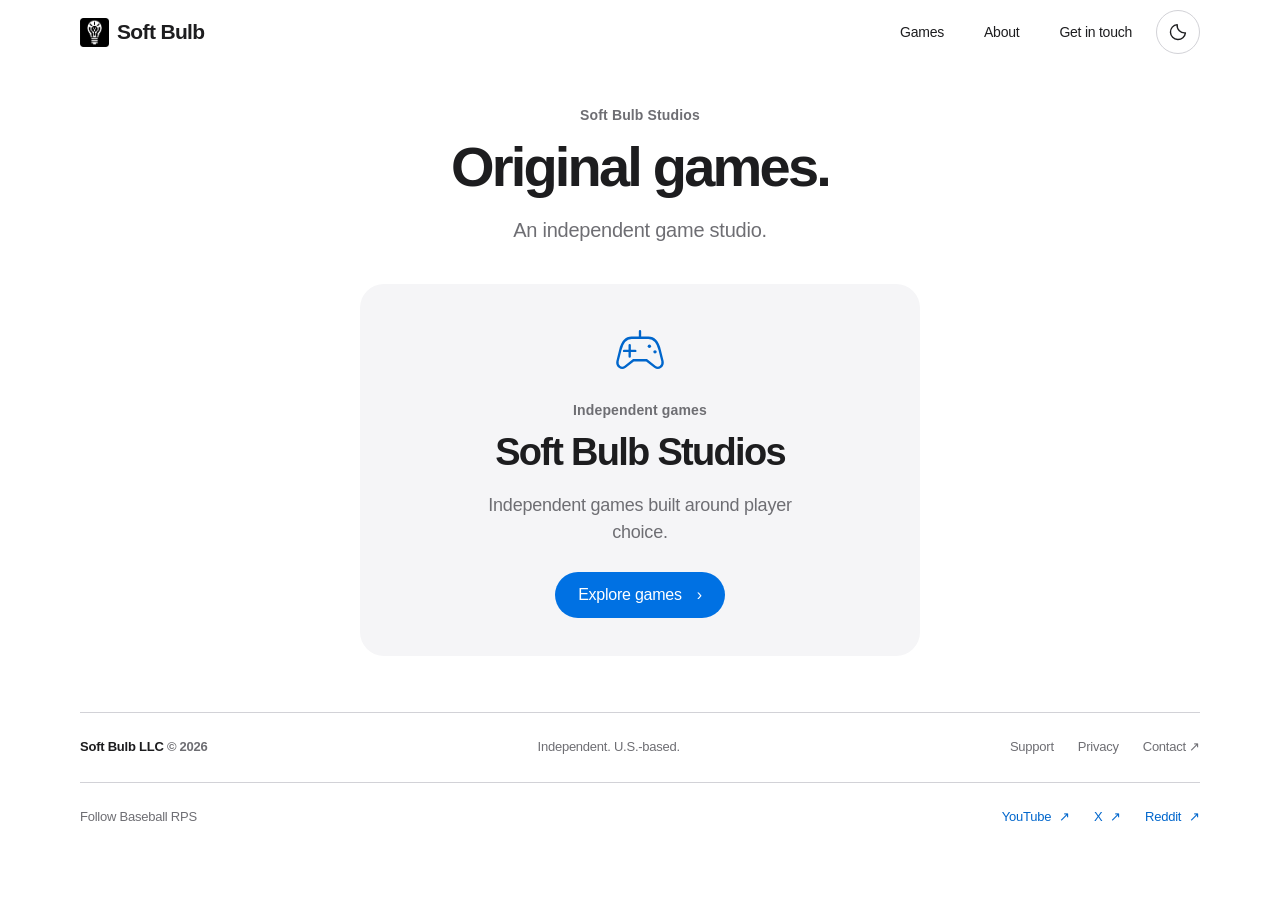
==== commit 60dab66e: "Update homepage, navigation, and About page Co-Authored-By: Claude Opus 5.5 <noreply@anthropic.com>" ====
--- a/index.html
+++ b/index.html
@@ -1,12 +1,12 @@
 <!doctype html>
-<html lang="en"><head><meta charset="utf-8"><meta name="viewport" content="width=device-width,initial-scale=1"><title>Studios & Systems | Soft Bulb</title><script src="./theme.js?v=20260926-1"></script><meta name="description" content="Soft Bulb Studios creates original games. Soft Bulb Systems provides practical data, reporting, automation and AI consulting."><meta name="theme-color" content="#fafbfc"><link rel="icon" href="./images/soft-bulb-logo-transparent.png"><link rel="stylesheet" href="./style.css"><meta property="og:image" content="https://softbulb.io/og.png"><link rel="stylesheet" href="./theme.css?v=20261105-1"></head>
-<body class="theme-main"><a class="skip" href="#main">Skip to content</a><header class="site-header wrap"><a class="brand" href="./index.html" aria-label="Soft Bulb home"><img src="./images/soft-bulb-logo-transparent.png" alt="" width="38" height="38">Soft Bulb</a><nav class="nav" aria-label="Main navigation"><a href="./games/index.html">Games</a><a href="./consulting/index.html">Consulting</a><a href="./about/index.html">About</a><a class="nav-contact" href="./about/index.html#contact">Get in touch <span class="arrow" aria-hidden="true">↗</span></a></nav><button class="theme-toggle" data-theme-toggle type="button" aria-label="Switch to dark mode" title="Switch to dark mode" hidden><svg class="theme-moon" width="20" height="20" viewBox="0 0 24 24" fill="none" stroke="currentColor" stroke-width="1.7" stroke-linecap="round" stroke-linejoin="round" aria-hidden="true"><path d="M20.9 13a9 9 0 0 1-9.9-9.9A9 9 0 1 0 20.9 13Z"/></svg><svg class="theme-sun" width="20" height="20" viewBox="0 0 24 24" fill="none" stroke="currentColor" stroke-width="1.7" stroke-linecap="round" aria-hidden="true"><circle cx="12" cy="12" r="4"/><path d="M12 2v2m0 16v2M2 12h2m16 0h2M5 5l1.5 1.5m11 11L19 19M5 19l1.5-1.5m11-11L19 5"/></svg></button><details class="mobile-menu"><summary>Menu</summary><nav aria-label="Mobile navigation"><a href="./games/index.html">Games</a><a href="./consulting/index.html">Consulting</a><a href="./about/index.html">About</a><a class="nav-contact" href="./about/index.html#contact">Get in touch <span class="arrow" aria-hidden="true">↗</span></a></nav></details></header>
+<html lang="en"><head><meta charset="utf-8"><meta name="viewport" content="width=device-width,initial-scale=1"><title>Original games | Soft Bulb</title><script src="./theme.js?v=20260926-1"></script><meta name="description" content="Soft Bulb Studios creates original games."><meta name="theme-color" content="#fafbfc"><link rel="icon" href="./images/soft-bulb-logo-transparent.png"><link rel="stylesheet" href="./style.css"><meta property="og:image" content="https://softbulb.io/og.png"><link rel="stylesheet" href="./theme.css?v=20261111-1"></head>
+<body class="theme-main"><a class="skip" href="#main">Skip to content</a><header class="site-header wrap"><a class="brand" href="./index.html" aria-label="Soft Bulb home"><img src="./images/soft-bulb-logo-transparent.png" alt="" width="38" height="38">Soft Bulb</a><nav class="nav" aria-label="Main navigation"><a href="./games/index.html">Games</a><a href="./about/index.html">About</a><a class="nav-contact" href="./about/index.html#contact">Get in touch <span class="arrow" aria-hidden="true">↗</span></a></nav><button class="theme-toggle" data-theme-toggle type="button" aria-label="Switch to dark mode" title="Switch to dark mode" hidden><svg class="theme-moon" width="20" height="20" viewBox="0 0 24 24" fill="none" stroke="currentColor" stroke-width="1.7" stroke-linecap="round" stroke-linejoin="round" aria-hidden="true"><path d="M20.9 13a9 9 0 0 1-9.9-9.9A9 9 0 1 0 20.9 13Z"/></svg><svg class="theme-sun" width="20" height="20" viewBox="0 0 24 24" fill="none" stroke="currentColor" stroke-width="1.7" stroke-linecap="round" aria-hidden="true"><circle cx="12" cy="12" r="4"/><path d="M12 2v2m0 16v2M2 12h2m16 0h2M5 5l1.5 1.5m11 11L19 19M5 19l1.5-1.5m11-11L19 5"/></svg></button><details class="mobile-menu"><summary>Menu</summary><nav aria-label="Mobile navigation"><a href="./games/index.html">Games</a><a href="./about/index.html">About</a><a class="nav-contact" href="./about/index.html#contact">Get in touch <span class="arrow" aria-hidden="true">↗</span></a></nav></details></header>
 <main id="main"><section class="sb-gateway-intro">
-  <p class="eyebrow">Studios &amp; Systems</p>
-  <h1>Original games.<br>Useful systems.</h1>
-  <p>One company. Two practices.</p>
+  <p class="eyebrow">Soft Bulb Studios</p>
+  <h1>Original games.</h1>
+  <p>An independent game studio.</p>
 </section>
-<section class="sb-gateways wrap" aria-label="Explore the two sides of Soft Bulb">
+<section class="sb-gateways sb-gateways-single wrap" aria-label="Explore Soft Bulb Studios">
   <a class="sb-gate" href="./games/index.html" aria-labelledby="studios-gate-title" aria-describedby="studios-gate-description">
     <svg class="gate-icon" viewBox="0 0 64 64" fill="none" stroke="currentColor" stroke-width="2.5" stroke-linecap="round" stroke-linejoin="round" aria-hidden="true"><path d="M23 20h18c6 0 10 5 12 13l3 12c1 5-4 9-8 6l-9-7H25l-9 7c-4 3-9-1-8-6l3-12c2-8 6-13 12-13Z"/><path d="M21 28v12m-6-6h12M32 20v-7"/><circle cx="42" cy="29" r="1.8" fill="currentColor" stroke="none"/><circle cx="48" cy="35" r="1.8" fill="currentColor" stroke="none"/></svg>
     <p class="eyebrow">Independent games</p>
@@ -14,12 +14,5 @@
     <p class="gate-description" id="studios-gate-description">Independent games built around player choice.</p>
     <span class="gate-action">Explore games <span aria-hidden="true">›</span></span>
   </a>
-  <a class="sb-gate" href="./consulting/index.html" aria-labelledby="systems-gate-title" aria-describedby="systems-gate-description">
-    <svg class="gate-icon" viewBox="0 0 64 64" fill="none" stroke="currentColor" stroke-width="2.5" stroke-linecap="round" stroke-linejoin="round" aria-hidden="true"><rect x="7" y="8" width="18" height="14" rx="3"/><rect x="39" y="42" width="18" height="14" rx="3"/><rect x="7" y="42" width="18" height="14" rx="3"/><path d="M16 22v20m0-10h25c4 0 7 3 7 7v3M39 15h14m-7-7v14"/></svg>
-    <p class="eyebrow">Data &amp; AI consulting</p>
-    <h2 id="systems-gate-title">Soft Bulb Systems</h2>
-    <p class="gate-description" id="systems-gate-description">Data, automation, and AI consulting for growing teams.</p>
-    <span class="gate-action">Explore consulting <span aria-hidden="true">›</span></span>
-  </a>
 </section>
 </main><footer class="footer wrap"><span class="footer-name">Soft Bulb LLC <span class="muted">© 2026</span></span><span>Independent. U.S.-based.</span><nav class="footer-links" aria-label="Footer navigation"><a href="./support/index.html">Support</a><a href="./privacy/index.html">Privacy</a><a href="mailto:contact@softbulb.io">Contact <span class="arrow" aria-hidden="true">↗</span></a></nav><nav class="footer-social" aria-label="Baseball RPS social media"><span>Follow Baseball RPS</span><a class="text-link" href="https://www.youtube.com/@BaseballRPS" target="_blank" rel="noopener noreferrer">YouTube <span class="arrow" aria-hidden="true">↗</span></a><a class="text-link" href="https://x.com/baseballRPS" target="_blank" rel="noopener noreferrer">X <span class="arrow" aria-hidden="true">↗</span></a><a class="text-link" href="https://www.reddit.com/r/BaseballRPS/" target="_blank" rel="noopener noreferrer">Reddit <span class="arrow" aria-hidden="true">↗</span></a></nav></footer></body></html>
--- a/theme.css
+++ b/theme.css
@@ -105,3 +105,4 @@
 .footer-links{flex-wrap:wrap}
 @media(max-width:900px){.rps-community{gap:36px}.sb-community-grid{gap:32px}}
 @media(max-width:760px){.rps-hero,.rps-community,.sb-community-grid{grid-template-columns:1fr}.rps-artwork{border-radius:16px}.rps-community{gap:30px}.rps-character{max-width:270px}.rps-community h2{font-size:34px}.rps-community p:not(.eyebrow){font-size:18px}.footer-social{gap:8px 22px}.footer-social>span{width:100%;margin:0}.footer-social .text-link{min-height:40px}.section-label{gap:14px;align-items:flex-start}.section-label>span:last-child{text-align:right}}
+.sb-gateways-single.wrap{grid-template-columns:minmax(0,560px);justify-content:center}
